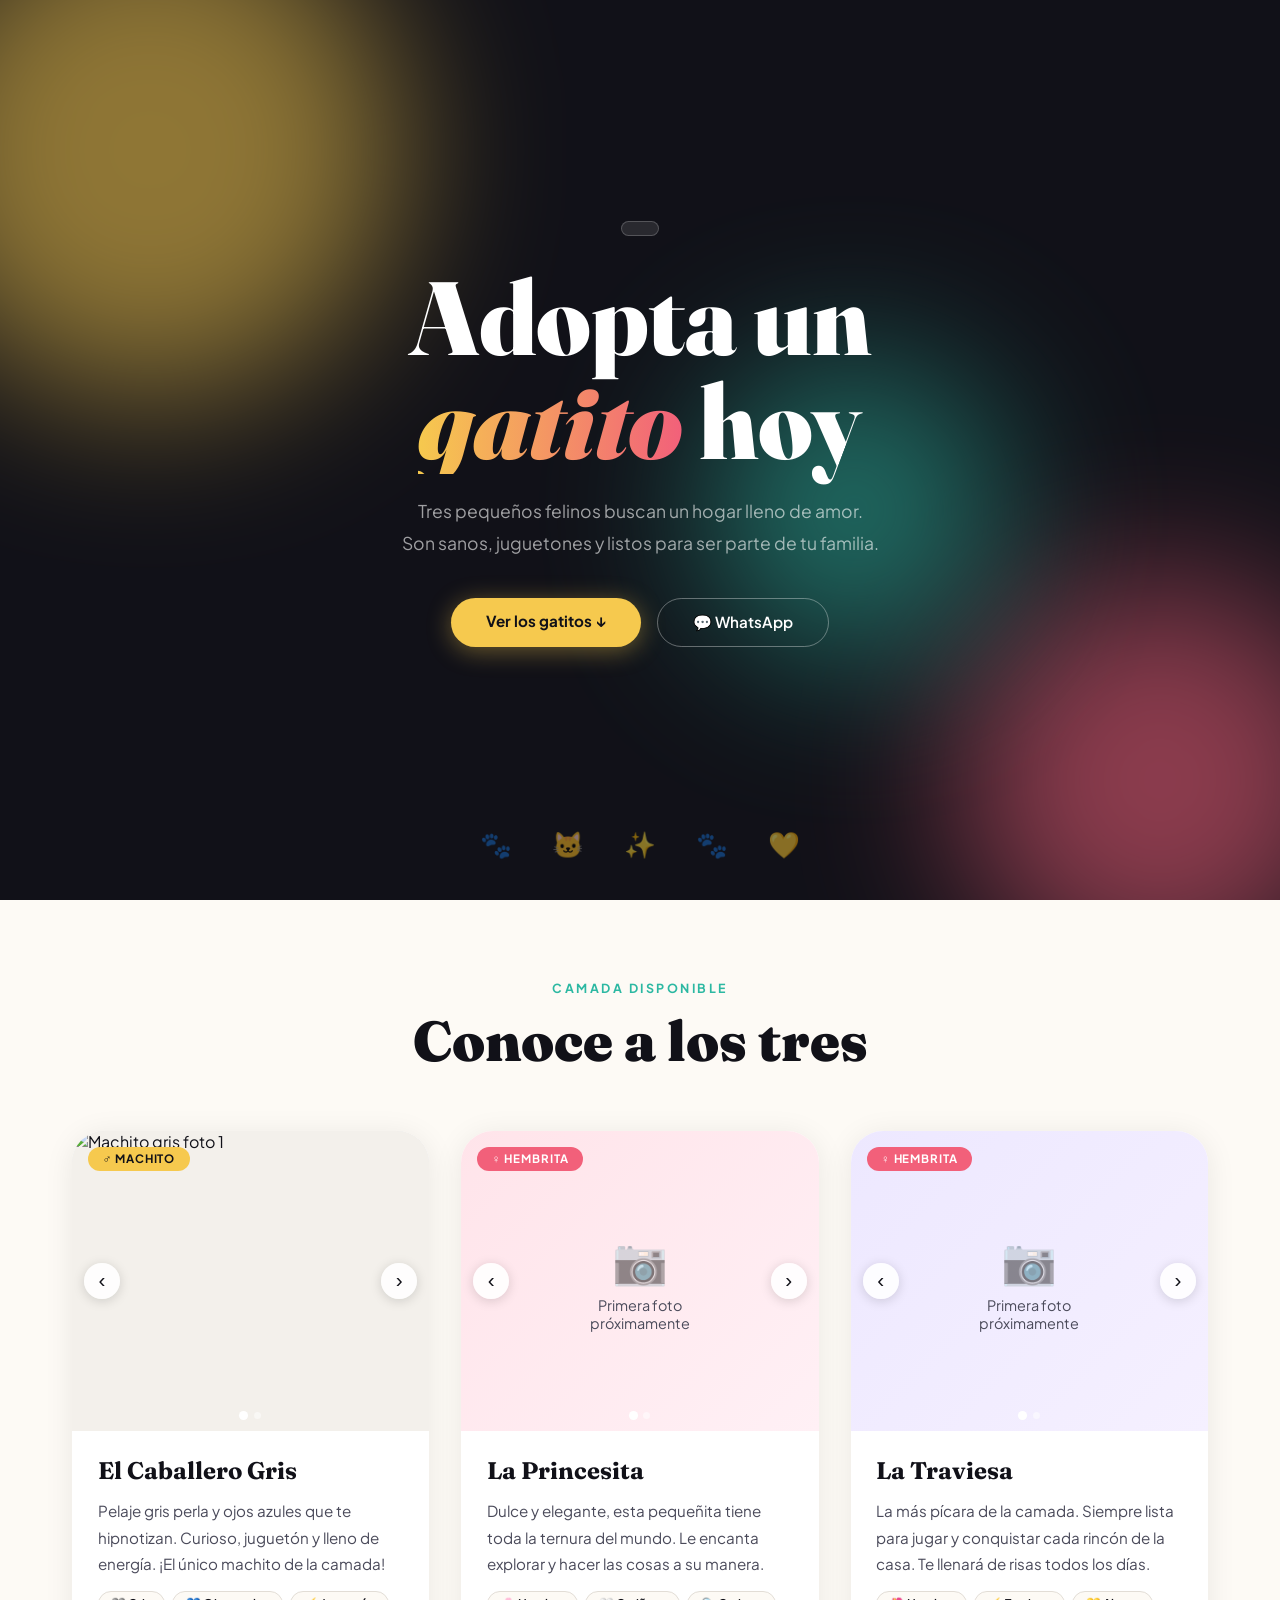
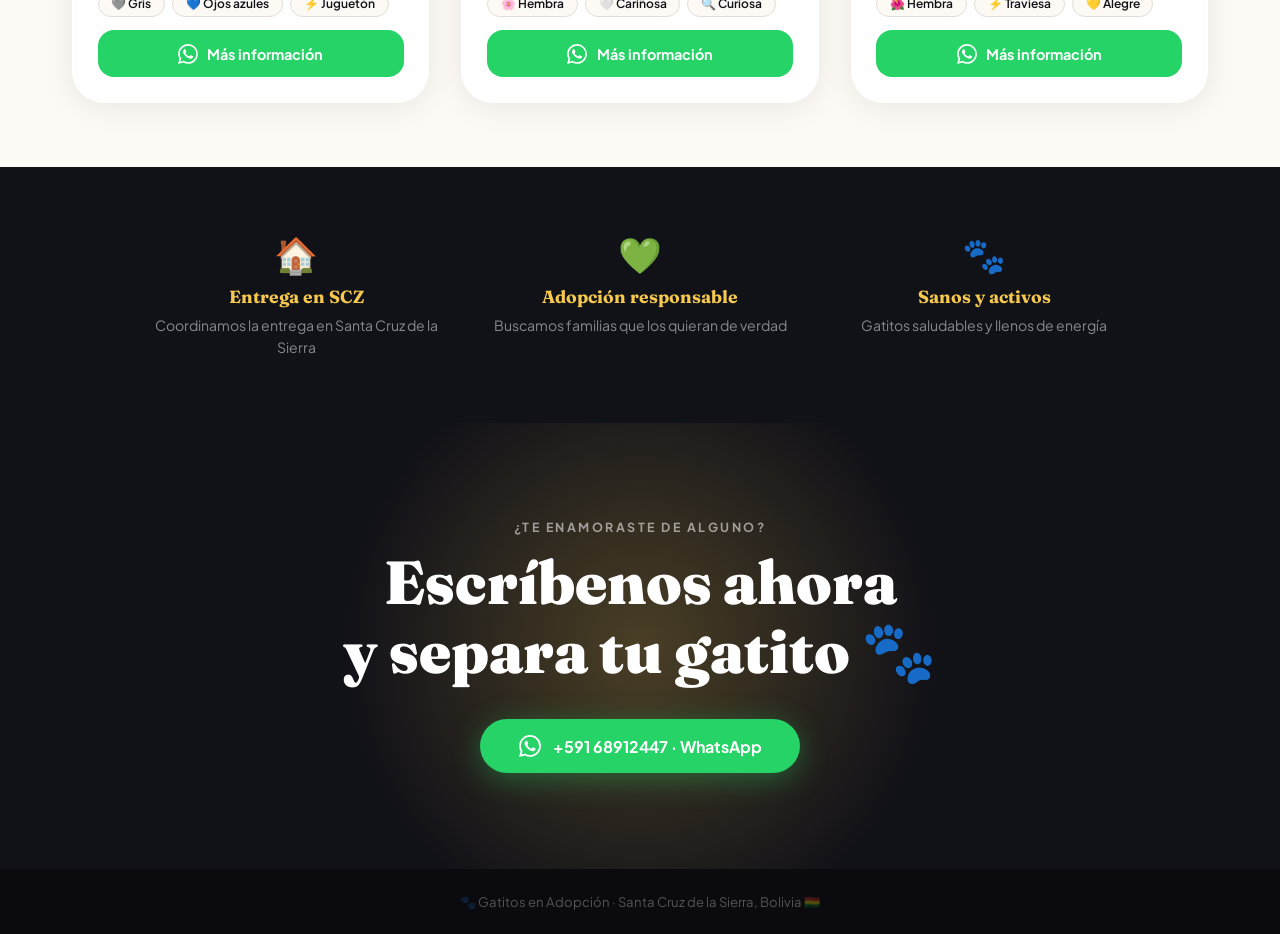
==== index.html @ ea6f2eeb "Remove location label from hero content Removed location label from hero section." ====
<!DOCTYPE html>
<html lang="es">
<head>
  <meta charset="UTF-8"/>
  <meta name="viewport" content="width=device-width, initial-scale=1.0"/>
  <title>🐾 Gatitos en Adopción · Bolivia</title>
  <link rel="stylesheet" href="style.css"/>
  <link href="https://fonts.googleapis.com/css2?family=Fraunces:ital,wght@0,700;0,900;1,400&family=Plus+Jakarta+Sans:wght@300;400;600;700&display=swap" rel="stylesheet"/>
</head>
<body>

  <!-- ░░ HERO ░░ -->
  <header class="hero">
    <div class="hero-orbs">
      <div class="orb orb1"></div>
      <div class="orb orb2"></div>
      <div class="orb orb3"></div>
    </div>
    <div class="hero-content">
      <div class="hero-label"></div>
      <h1>Adopta un<br/><span class="hero-highlight">gatito</span> hoy</h1>
      <p class="hero-p">Tres pequeños felinos buscan un hogar lleno de amor.<br/>Son sanos, juguetones y listos para ser parte de tu familia.</p>
      <div class="hero-actions">
        <a href="#gatitos" class="btn-primary">Ver los gatitos ↓</a>
        <a href="https://wa.me/59168912447?text=¡Hola!%20Vi%20los%20gatitos%20en%20adopción%20y%20quiero%20más%20información%20🐱" class="btn-ghost" target="_blank">💬 WhatsApp</a>
      </div>
    </div>
    <div class="hero-floating">
      <span style="--d:0s">🐾</span>
      <span style="--d:.4s">🐱</span>
      <span style="--d:.8s">✨</span>
      <span style="--d:1.2s">🐾</span>
      <span style="--d:1.6s">💛</span>
    </div>
  </header>

  <!-- ░░ GATITOS ░░ -->
  <section class="cats-section" id="gatitos">
    <div class="section-head">
      <p class="eyebrow">Camada disponible</p>
      <h2>Conoce a los tres</h2>
    </div>

    <div class="cards-wrap">

      <!-- ── MACHITO ── -->
      <article class="cat-card">
        <div class="card-pill male">♂ Machito</div>

        <!-- Galería 2 fotos -->
        <div class="gallery" id="g1">
          <div class="gallery-track" id="track1">
            <div class="gslide active">
              <img src="gatito1.jpeg" alt="Machito gris foto 1"/>
            </div>
            <div class="gslide">
              <div class="photo-placeholder">
                <span>📷</span>
                <p>Segunda foto<br/>próximamente</p>
              </div>
            </div>
          </div>
          <button class="garrow left"  onclick="slide('track1','g1',-1)">‹</button>
          <button class="garrow right" onclick="slide('track1','g1', 1)">›</button>
          <div class="gdots" id="dots1">
            <span class="dot active" onclick="goTo('track1','g1',0)"></span>
            <span class="dot"        onclick="goTo('track1','g1',1)"></span>
          </div>
        </div>

        <div class="card-body">
          <h3>El Caballero Gris</h3>
          <p class="card-desc">Pelaje gris perla y ojos azules que te hipnotizan. Curioso, juguetón y lleno de energía. ¡El único machito de la camada!</p>
          <div class="tags">
            <span>🩶 Gris</span>
            <span>💙 Ojos azules</span>
            <span>⚡ Juguetón</span>
          </div>
          <a class="btn-wa" href="https://wa.me/59168912447?text=¡Hola!%20Me%20interesa%20adoptar%20al%20Caballero%20Gris%20(el%20machito)%20🐱" target="_blank">
            <svg viewBox="0 0 24 24" fill="currentColor"><path d="M17.472 14.382c-.297-.149-1.758-.867-2.03-.967-.273-.099-.471-.148-.67.15-.197.297-.767.966-.94 1.164-.173.199-.347.223-.644.075-.297-.15-1.255-.463-2.39-1.475-.883-.788-1.48-1.761-1.653-2.059-.173-.297-.018-.458.13-.606.134-.133.298-.347.446-.52.149-.174.198-.298.298-.497.099-.198.05-.371-.025-.52-.075-.149-.669-1.612-.916-2.207-.242-.579-.487-.5-.669-.51-.173-.008-.371-.01-.57-.01-.198 0-.52.074-.792.372-.272.297-1.04 1.016-1.04 2.479 0 1.462 1.065 2.875 1.213 3.074.149.198 2.096 3.2 5.077 4.487.709.306 1.262.489 1.694.625.712.227 1.36.195 1.871.118.571-.085 1.758-.719 2.006-1.413.248-.694.248-1.289.173-1.413-.074-.124-.272-.198-.57-.347m-5.421 7.403h-.004a9.87 9.87 0 01-5.031-1.378l-.361-.214-3.741.982.998-3.648-.235-.374a9.86 9.86 0 01-1.51-5.26c.001-5.45 4.436-9.884 9.888-9.884 2.64 0 5.122 1.03 6.988 2.898a9.825 9.825 0 012.893 6.994c-.003 5.45-4.437 9.884-9.885 9.884m8.413-18.297A11.815 11.815 0 0012.05 0C5.495 0 .16 5.335.157 11.892c0 2.096.547 4.142 1.588 5.945L.057 24l6.305-1.654a11.882 11.882 0 005.683 1.448h.005c6.554 0 11.89-5.335 11.893-11.893a11.821 11.821 0 00-3.48-8.413Z"/></svg>
            Más información
          </a>
        </div>
      </article>

      <!-- ── HEMBRITA 1 ── -->
      <article class="cat-card">
        <div class="card-pill female">♀ Hembrita</div>

        <div class="gallery" id="g2">
          <div class="gallery-track" id="track2">
            <div class="gslide active">
              <div class="photo-placeholder pink">
                <span>📷</span>
                <p>Primera foto<br/>próximamente</p>
              </div>
            </div>
            <div class="gslide">
              <div class="photo-placeholder pink">
                <span>📷</span>
                <p>Segunda foto<br/>próximamente</p>
              </div>
            </div>
          </div>
          <button class="garrow left"  onclick="slide('track2','g2',-1)">‹</button>
          <button class="garrow right" onclick="slide('track2','g2', 1)">›</button>
          <div class="gdots" id="dots2">
            <span class="dot active" onclick="goTo('track2','g2',0)"></span>
            <span class="dot"        onclick="goTo('track2','g2',1)"></span>
          </div>
        </div>

        <div class="card-body">
          <h3>La Princesita</h3>
          <p class="card-desc">Dulce y elegante, esta pequeñita tiene toda la ternura del mundo. Le encanta explorar y hacer las cosas a su manera.</p>
          <div class="tags">
            <span>🌸 Hembra</span>
            <span>🤍 Cariñosa</span>
            <span>🔍 Curiosa</span>
          </div>
          <a class="btn-wa" href="https://wa.me/59168912447?text=¡Hola!%20Me%20interesa%20adoptar%20a%20la%20Princesita%20(hembrita%20%231)%20🐱" target="_blank">
            <svg viewBox="0 0 24 24" fill="currentColor"><path d="M17.472 14.382c-.297-.149-1.758-.867-2.03-.967-.273-.099-.471-.148-.67.15-.197.297-.767.966-.94 1.164-.173.199-.347.223-.644.075-.297-.15-1.255-.463-2.39-1.475-.883-.788-1.48-1.761-1.653-2.059-.173-.297-.018-.458.13-.606.134-.133.298-.347.446-.52.149-.174.198-.298.298-.497.099-.198.05-.371-.025-.52-.075-.149-.669-1.612-.916-2.207-.242-.579-.487-.5-.669-.51-.173-.008-.371-.01-.57-.01-.198 0-.52.074-.792.372-.272.297-1.04 1.016-1.04 2.479 0 1.462 1.065 2.875 1.213 3.074.149.198 2.096 3.2 5.077 4.487.709.306 1.262.489 1.694.625.712.227 1.36.195 1.871.118.571-.085 1.758-.719 2.006-1.413.248-.694.248-1.289.173-1.413-.074-.124-.272-.198-.57-.347m-5.421 7.403h-.004a9.87 9.87 0 01-5.031-1.378l-.361-.214-3.741.982.998-3.648-.235-.374a9.86 9.86 0 01-1.51-5.26c.001-5.45 4.436-9.884 9.888-9.884 2.64 0 5.122 1.03 6.988 2.898a9.825 9.825 0 012.893 6.994c-.003 5.45-4.437 9.884-9.885 9.884m8.413-18.297A11.815 11.815 0 0012.05 0C5.495 0 .16 5.335.157 11.892c0 2.096.547 4.142 1.588 5.945L.057 24l6.305-1.654a11.882 11.882 0 005.683 1.448h.005c6.554 0 11.89-5.335 11.893-11.893a11.821 11.821 0 00-3.48-8.413Z"/></svg>
            Más información
          </a>
        </div>
      </article>

      <!-- ── HEMBRITA 2 ── -->
      <article class="cat-card">
        <div class="card-pill female">♀ Hembrita</div>

        <div class="gallery" id="g3">
          <div class="gallery-track" id="track3">
            <div class="gslide active">
              <div class="photo-placeholder purple">
                <span>📷</span>
                <p>Primera foto<br/>próximamente</p>
              </div>
            </div>
            <div class="gslide">
              <div class="photo-placeholder purple">
                <span>📷</span>
                <p>Segunda foto<br/>próximamente</p>
              </div>
            </div>
          </div>
          <button class="garrow left"  onclick="slide('track3','g3',-1)">‹</button>
          <button class="garrow right" onclick="slide('track3','g3', 1)">›</button>
          <div class="gdots" id="dots3">
            <span class="dot active" onclick="goTo('track3','g3',0)"></span>
            <span class="dot"        onclick="goTo('track3','g3',1)"></span>
          </div>
        </div>

        <div class="card-body">
          <h3>La Traviesa</h3>
          <p class="card-desc">La más pícara de la camada. Siempre lista para jugar y conquistar cada rincón de la casa. Te llenará de risas todos los días.</p>
          <div class="tags">
            <span>🌺 Hembra</span>
            <span>⚡ Traviesa</span>
            <span>💛 Alegre</span>
          </div>
          <a class="btn-wa" href="https://wa.me/59168912447?text=¡Hola!%20Me%20interesa%20adoptar%20a%20la%20Traviesa%20(hembrita%20%232)%20🐱" target="_blank">
            <svg viewBox="0 0 24 24" fill="currentColor"><path d="M17.472 14.382c-.297-.149-1.758-.867-2.03-.967-.273-.099-.471-.148-.67.15-.197.297-.767.966-.94 1.164-.173.199-.347.223-.644.075-.297-.15-1.255-.463-2.39-1.475-.883-.788-1.48-1.761-1.653-2.059-.173-.297-.018-.458.13-.606.134-.133.298-.347.446-.52.149-.174.198-.298.298-.497.099-.198.05-.371-.025-.52-.075-.149-.669-1.612-.916-2.207-.242-.579-.487-.5-.669-.51-.173-.008-.371-.01-.57-.01-.198 0-.52.074-.792.372-.272.297-1.04 1.016-1.04 2.479 0 1.462 1.065 2.875 1.213 3.074.149.198 2.096 3.2 5.077 4.487.709.306 1.262.489 1.694.625.712.227 1.36.195 1.871.118.571-.085 1.758-.719 2.006-1.413.248-.694.248-1.289.173-1.413-.074-.124-.272-.198-.57-.347m-5.421 7.403h-.004a9.87 9.87 0 01-5.031-1.378l-.361-.214-3.741.982.998-3.648-.235-.374a9.86 9.86 0 01-1.51-5.26c.001-5.45 4.436-9.884 9.888-9.884 2.64 0 5.122 1.03 6.988 2.898a9.825 9.825 0 012.893 6.994c-.003 5.45-4.437 9.884-9.885 9.884m8.413-18.297A11.815 11.815 0 0012.05 0C5.495 0 .16 5.335.157 11.892c0 2.096.547 4.142 1.588 5.945L.057 24l6.305-1.654a11.882 11.882 0 005.683 1.448h.005c6.554 0 11.89-5.335 11.893-11.893a11.821 11.821 0 00-3.48-8.413Z"/></svg>
            Más información
          </a>
        </div>
      </article>

    </div><!-- /cards-wrap -->
  </section>

  <!-- ░░ FRANJA AMOR ░░ -->
  <section class="love-strip">
    <div class="love-inner">
      <div class="love-item"><span>🏠</span><strong>Entrega en SCZ</strong><p>Coordinamos la entrega en Santa Cruz de la Sierra</p></div>
      <div class="love-item"><span>💚</span><strong>Adopción responsable</strong><p>Buscamos familias que los quieran de verdad</p></div>
      <div class="love-item"><span>🐾</span><strong>Sanos y activos</strong><p>Gatitos saludables y llenos de energía</p></div>
    </div>
  </section>

  <!-- ░░ CTA FINAL ░░ -->
  <section class="cta-final">
    <div class="cta-glow"></div>
    <div class="cta-content">
      <p class="eyebrow light">¿Te enamoraste de alguno?</p>
      <h2>Escríbenos ahora<br/>y separa tu gatito 🐾</h2>
      <a class="btn-wa-big" href="https://wa.me/59168912447?text=¡Hola!%20Vi%20los%20gatitos%20en%20adopción%20y%20quiero%20más%20información%20🐱" target="_blank">
        <svg viewBox="0 0 24 24" fill="currentColor"><path d="M17.472 14.382c-.297-.149-1.758-.867-2.03-.967-.273-.099-.471-.148-.67.15-.197.297-.767.966-.94 1.164-.173.199-.347.223-.644.075-.297-.15-1.255-.463-2.39-1.475-.883-.788-1.48-1.761-1.653-2.059-.173-.297-.018-.458.13-.606.134-.133.298-.347.446-.52.149-.174.198-.298.298-.497.099-.198.05-.371-.025-.52-.075-.149-.669-1.612-.916-2.207-.242-.579-.487-.5-.669-.51-.173-.008-.371-.01-.57-.01-.198 0-.52.074-.792.372-.272.297-1.04 1.016-1.04 2.479 0 1.462 1.065 2.875 1.213 3.074.149.198 2.096 3.2 5.077 4.487.709.306 1.262.489 1.694.625.712.227 1.36.195 1.871.118.571-.085 1.758-.719 2.006-1.413.248-.694.248-1.289.173-1.413-.074-.124-.272-.198-.57-.347m-5.421 7.403h-.004a9.87 9.87 0 01-5.031-1.378l-.361-.214-3.741.982.998-3.648-.235-.374a9.86 9.86 0 01-1.51-5.26c.001-5.45 4.436-9.884 9.888-9.884 2.64 0 5.122 1.03 6.988 2.898a9.825 9.825 0 012.893 6.994c-.003 5.45-4.437 9.884-9.885 9.884m8.413-18.297A11.815 11.815 0 0012.05 0C5.495 0 .16 5.335.157 11.892c0 2.096.547 4.142 1.588 5.945L.057 24l6.305-1.654a11.882 11.882 0 005.683 1.448h.005c6.554 0 11.89-5.335 11.893-11.893a11.821 11.821 0 00-3.48-8.413Z"/></svg>
        +591 68912447 · WhatsApp
      </a>
    </div>
  </section>

  <footer class="foot">
    <p>🐾 Gatitos en Adopción · Santa Cruz de la Sierra, Bolivia 🇧🇴</p>
  </footer>

  <script>
    // ── Galería simple con flechas y dots ──
    function getSlides(trackId) {
      return document.getElementById(trackId).querySelectorAll('.gslide');
    }
    function currentIndex(trackId) {
      const slides = getSlides(trackId);
      for (let i = 0; i < slides.length; i++) {
        if (slides[i].classList.contains('active')) return i;
      }
      return 0;
    }
    function goTo(trackId, galleryId, idx) {
      const slides = getSlides(trackId);
      slides.forEach(s => s.classList.remove('active'));
      slides[idx].classList.add('active');
      const dots = document.getElementById('dots' + galleryId.slice(1)).querySelectorAll('.dot');
      dots.forEach(d => d.classList.remove('active'));
      dots[idx].classList.add('active');
    }
    function slide(trackId, galleryId, dir) {
      const slides = getSlides(trackId);
      let idx = currentIndex(trackId) + dir;
      if (idx < 0) idx = slides.length - 1;
      if (idx >= slides.length) idx = 0;
      goTo(trackId, galleryId, idx);
    }
  </script>
</body>
</html>
---- style.css ----
/* =============================================
   GATITOS EN ADOPCIÓN — Rediseño llamativo
   Fuentes: Fraunces (display) + Plus Jakarta Sans
   ============================================= */

@import url('https://fonts.googleapis.com/css2?family=Fraunces:ital,wght@0,700;0,900;1,400&family=Plus+Jakarta+Sans:wght@300;400;600;700&display=swap');

:root {
  --ink:       #111118;
  --ink-mid:   #4a4a5a;
  --cream:     #FDFAF5;
  --gold:      #F6C94E;
  --gold-dk:   #C99B20;
  --rose:      #F2607A;
  --rose-lt:   #FFE4EA;
  --lavender:  #C7B8F5;
  --lav-lt:    #EDE8FF;
  --teal:      #2CB8A2;
  --teal-lt:   #D0F5EF;
  --white:     #FFFFFF;
  --wa:        #25D366;
  --wa-dk:     #1aab55;
  --r16: 16px;
  --r24: 24px;
  --r32: 32px;
}

*, *::before, *::after { box-sizing: border-box; margin: 0; padding: 0; }
html { scroll-behavior: smooth; }
body {
  font-family: 'Plus Jakarta Sans', sans-serif;
  background: var(--cream);
  color: var(--ink);
  overflow-x: hidden;
}

/* ══════════ HERO ══════════ */
.hero {
  position: relative;
  min-height: 100vh;
  display: flex;
  flex-direction: column;
  align-items: center;
  justify-content: center;
  overflow: hidden;
  background: var(--ink);
  padding: 4rem 2rem 6rem;
}

/* Orbs de color */
.hero-orbs { position: absolute; inset: 0; pointer-events: none; }
.orb {
  position: absolute;
  border-radius: 50%;
  filter: blur(80px);
  opacity: 0.55;
  animation: pulse 7s ease-in-out infinite alternate;
}
.orb1 { width: 500px; height: 500px; background: #F6C94E; top: -100px; left: -100px; animation-delay: 0s; }
.orb2 { width: 400px; height: 400px; background: #F2607A; bottom: -80px; right: -80px; animation-delay: 2s; }
.orb3 { width: 300px; height: 300px; background: #2CB8A2; top: 40%; left: 55%; animation-delay: 4s; }

@keyframes pulse {
  from { transform: scale(1);   opacity: 0.45; }
  to   { transform: scale(1.2); opacity: 0.65; }
}

.hero-content {
  position: relative;
  z-index: 2;
  text-align: center;
  max-width: 700px;
  animation: riseIn .9s ease both;
}

@keyframes riseIn {
  from { opacity: 0; transform: translateY(24px); }
  to   { opacity: 1; transform: translateY(0); }
}

.hero-label {
  display: inline-block;
  background: rgba(255,255,255,0.1);
  border: 1px solid rgba(255,255,255,0.2);
  color: rgba(255,255,255,0.75);
  font-size: .78rem;
  font-weight: 600;
  letter-spacing: .18em;
  text-transform: uppercase;
  padding: .4rem 1.1rem;
  border-radius: 100px;
  margin-bottom: 1.6rem;
  backdrop-filter: blur(8px);
}

.hero-content h1 {
  font-family: 'Fraunces', serif;
  font-weight: 900;
  font-size: clamp(3.5rem, 10vw, 6.5rem);
  line-height: 1.0;
  color: var(--white);
  margin-bottom: 1.4rem;
}

.hero-highlight {
  display: inline-block;
  background: linear-gradient(90deg, var(--gold), var(--rose));
  -webkit-background-clip: text;
  -webkit-text-fill-color: transparent;
  background-clip: text;
  font-style: italic;
}

.hero-p {
  font-size: 1.1rem;
  line-height: 1.8;
  color: rgba(255,255,255,0.6);
  margin-bottom: 2.4rem;
}

.hero-actions {
  display: flex;
  gap: 1rem;
  justify-content: center;
  flex-wrap: wrap;
}

.btn-primary {
  background: var(--gold);
  color: var(--ink);
  font-weight: 700;
  font-size: .95rem;
  padding: .85rem 2.2rem;
  border-radius: 100px;
  text-decoration: none;
  transition: transform .2s, box-shadow .2s;
  box-shadow: 0 4px 24px rgba(246,201,78,.4);
}
.btn-primary:hover { transform: translateY(-3px); box-shadow: 0 8px 32px rgba(246,201,78,.6); }

.btn-ghost {
  background: transparent;
  color: var(--white);
  font-weight: 600;
  font-size: .95rem;
  padding: .85rem 2.2rem;
  border-radius: 100px;
  text-decoration: none;
  border: 1.5px solid rgba(255,255,255,0.35);
  transition: background .2s, border-color .2s;
}
.btn-ghost:hover { background: rgba(255,255,255,0.08); border-color: rgba(255,255,255,0.6); }

/* Floating emojis */
.hero-floating {
  position: absolute;
  bottom: 2.5rem;
  left: 0; right: 0;
  display: flex;
  justify-content: center;
  gap: 2.5rem;
  font-size: 1.6rem;
  z-index: 2;
}
.hero-floating span {
  display: inline-block;
  opacity: .5;
  animation: floaty 3s ease-in-out infinite;
  animation-delay: var(--d, 0s);
}
@keyframes floaty {
  0%,100% { transform: translateY(0); }
  50%      { transform: translateY(-10px); }
}

/* ══════════ SECTION HEAD ══════════ */
.cats-section { padding: 5rem 2rem 4rem; max-width: 1200px; margin: 0 auto; }

.section-head { text-align: center; margin-bottom: 3.5rem; }

.eyebrow {
  font-size: .78rem;
  font-weight: 700;
  letter-spacing: .2em;
  text-transform: uppercase;
  color: var(--teal);
  margin-bottom: .6rem;
}
.eyebrow.light { color: rgba(255,255,255,.55); }

.section-head h2 {
  font-family: 'Fraunces', serif;
  font-size: clamp(2.2rem, 5vw, 3.5rem);
  font-weight: 900;
  color: var(--ink);
}

/* ══════════ CARDS ══════════ */
.cards-wrap {
  display: grid;
  grid-template-columns: repeat(auto-fit, minmax(300px, 1fr));
  gap: 2rem;
}

.cat-card {
  background: var(--white);
  border-radius: var(--r32);
  overflow: hidden;
  position: relative;
  box-shadow: 0 4px 30px rgba(0,0,0,.08);
  transition: transform .3s, box-shadow .3s;
  display: flex;
  flex-direction: column;
}
.cat-card:hover {
  transform: translateY(-10px);
  box-shadow: 0 20px 60px rgba(0,0,0,.14);
}

/* Pill badge */
.card-pill {
  position: absolute;
  top: 1rem; left: 1rem;
  z-index: 5;
  font-size: .72rem;
  font-weight: 700;
  letter-spacing: .08em;
  text-transform: uppercase;
  padding: .3rem .9rem;
  border-radius: 100px;
}
.card-pill.male   { background: var(--gold);    color: var(--ink); }
.card-pill.female { background: var(--rose);    color: var(--white); }

/* ── Gallery ── */
.gallery {
  position: relative;
  height: 300px;
  overflow: hidden;
  background: #eee;
}

.gallery-track {
  display: flex;
  height: 100%;
}

.gslide {
  min-width: 100%;
  height: 100%;
  display: none;
  align-items: center;
  justify-content: center;
}
.gslide.active { display: flex; }

.gslide img {
  width: 100%;
  height: 100%;
  object-fit: contain;
  background: #f3f0eb;
}

/* Placeholder fotos */
.photo-placeholder {
  width: 100%;
  height: 100%;
  display: flex;
  flex-direction: column;
  align-items: center;
  justify-content: center;
  gap: .5rem;
  font-size: .9rem;
  color: var(--ink-mid);
  text-align: center;
  background: linear-gradient(135deg, #f3f0eb, #e8e5f0);
}
.photo-placeholder.pink   { background: linear-gradient(135deg, var(--rose-lt), #fff0f5); }
.photo-placeholder.purple { background: linear-gradient(135deg, var(--lav-lt), #f5f0ff); }
.photo-placeholder span { font-size: 2.8rem; opacity: .5; }

/* Arrows */
.garrow {
  position: absolute;
  top: 50%; transform: translateY(-50%);
  z-index: 4;
  background: rgba(255,255,255,.9);
  border: none;
  width: 36px; height: 36px;
  border-radius: 50%;
  font-size: 1.3rem;
  line-height: 1;
  cursor: pointer;
  box-shadow: 0 2px 12px rgba(0,0,0,.15);
  transition: background .2s, transform .2s;
  display: flex; align-items: center; justify-content: center;
  color: var(--ink);
}
.garrow:hover { background: var(--white); transform: translateY(-50%) scale(1.1); }
.garrow.left  { left: .75rem; }
.garrow.right { right: .75rem; }

/* Dots */
.gdots {
  position: absolute;
  bottom: .7rem; left: 0; right: 0;
  display: flex;
  justify-content: center;
  gap: .4rem;
  z-index: 4;
}
.dot {
  width: 7px; height: 7px;
  border-radius: 50%;
  background: rgba(255,255,255,.5);
  cursor: pointer;
  transition: background .2s, transform .2s;
}
.dot.active { background: var(--white); transform: scale(1.3); }

/* ── Card body ── */
.card-body {
  padding: 1.6rem;
  display: flex;
  flex-direction: column;
  gap: .8rem;
  flex: 1;
}

.card-body h3 {
  font-family: 'Fraunces', serif;
  font-size: 1.5rem;
  font-weight: 700;
  color: var(--ink);
}

.card-desc {
  font-size: .95rem;
  line-height: 1.75;
  color: var(--ink-mid);
}

.tags {
  display: flex;
  flex-wrap: wrap;
  gap: .45rem;
}
.tags span {
  font-size: .75rem;
  font-weight: 600;
  padding: .3rem .8rem;
  border-radius: 100px;
  background: var(--cream);
  border: 1px solid #e2ddd6;
  color: var(--ink);
}

/* WhatsApp button */
.btn-wa {
  display: flex;
  align-items: center;
  justify-content: center;
  gap: .6rem;
  background: var(--wa);
  color: var(--white);
  font-weight: 700;
  font-size: .9rem;
  padding: .85rem 1.2rem;
  border-radius: var(--r16);
  text-decoration: none;
  margin-top: auto;
  transition: background .2s, transform .2s;
}
.btn-wa svg { width: 20px; height: 20px; flex-shrink: 0; }
.btn-wa:hover { background: var(--wa-dk); transform: scale(1.02); }

/* ══════════ LOVE STRIP ══════════ */
.love-strip {
  background: var(--ink);
  padding: 4rem 2rem;
}
.love-inner {
  max-width: 1000px;
  margin: 0 auto;
  display: grid;
  grid-template-columns: repeat(auto-fit, minmax(220px, 1fr));
  gap: 2rem;
  text-align: center;
}
.love-item span {
  font-size: 2.2rem;
  display: block;
  margin-bottom: .6rem;
}
.love-item strong {
  font-family: 'Fraunces', serif;
  font-size: 1.1rem;
  color: var(--gold);
  display: block;
  margin-bottom: .4rem;
}
.love-item p {
  font-size: .88rem;
  line-height: 1.6;
  color: rgba(255,255,255,.5);
}

/* ══════════ CTA FINAL ══════════ */
.cta-final {
  position: relative;
  background: var(--ink);
  padding: 6rem 2rem;
  text-align: center;
  overflow: hidden;
}
.cta-glow {
  position: absolute;
  width: 600px; height: 600px;
  border-radius: 50%;
  background: radial-gradient(circle, rgba(246,201,78,.25) 0%, transparent 70%);
  top: 50%; left: 50%;
  transform: translate(-50%,-50%);
  pointer-events: none;
}
.cta-content {
  position: relative;
  z-index: 2;
  max-width: 600px;
  margin: 0 auto;
}
.cta-content h2 {
  font-family: 'Fraunces', serif;
  font-size: clamp(2.2rem, 6vw, 3.8rem);
  font-weight: 900;
  color: var(--white);
  line-height: 1.15;
  margin: .8rem 0 2rem;
}
.btn-wa-big {
  display: inline-flex;
  align-items: center;
  gap: .75rem;
  background: var(--wa);
  color: var(--white);
  font-weight: 700;
  font-size: 1rem;
  padding: 1rem 2.4rem;
  border-radius: 100px;
  text-decoration: none;
  box-shadow: 0 6px 30px rgba(37,211,102,.35);
  transition: background .2s, transform .2s, box-shadow .2s;
}
.btn-wa-big svg { width: 22px; height: 22px; }
.btn-wa-big:hover {
  background: var(--wa-dk);
  transform: translateY(-3px);
  box-shadow: 0 12px 40px rgba(37,211,102,.5);
}

/* ══════════ FOOTER ══════════ */
.foot {
  background: #0b0b0f;
  color: rgba(255,255,255,.3);
  text-align: center;
  padding: 1.5rem;
  font-size: .82rem;
}

/* ══════════ RESPONSIVE ══════════ */
@media (max-width: 600px) {
  .hero-floating { gap: 1.2rem; font-size: 1.2rem; }
  .cards-wrap { grid-template-columns: 1fr; }
  .gallery { height: 260px; }
}
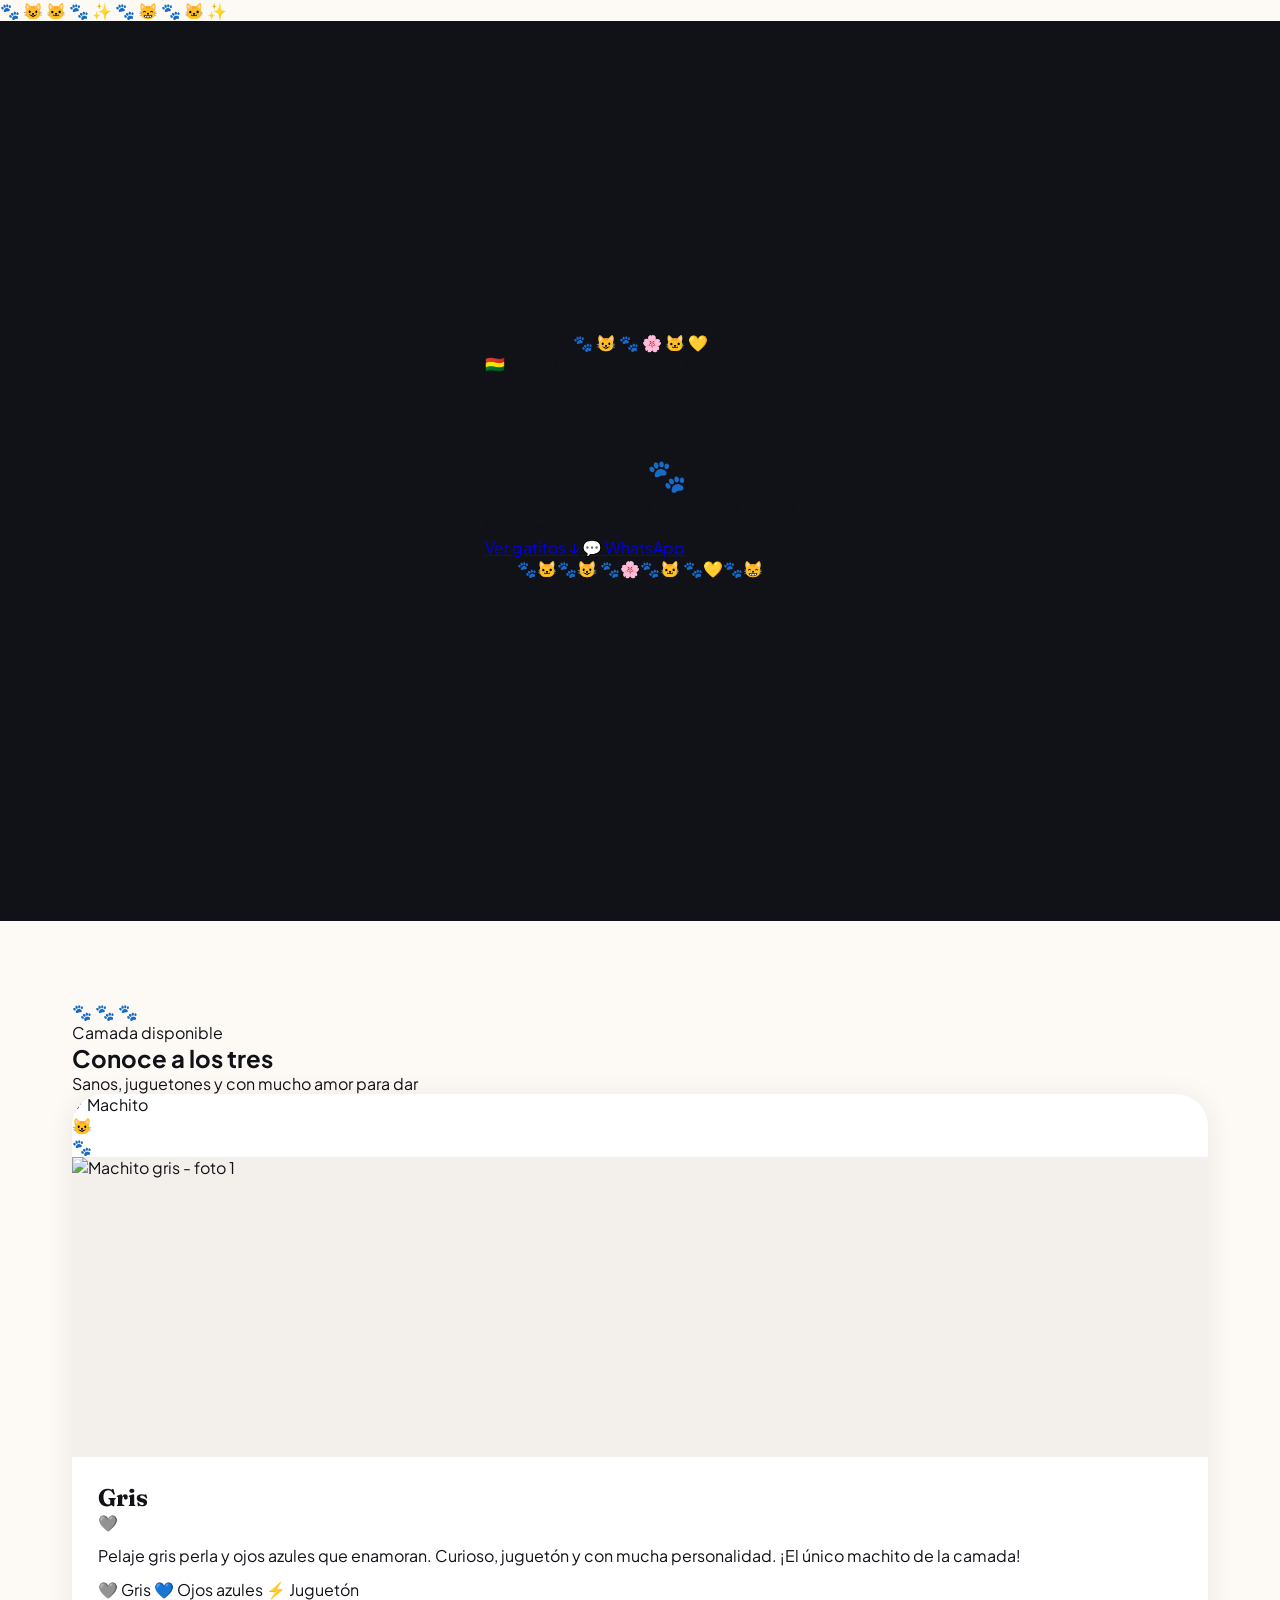
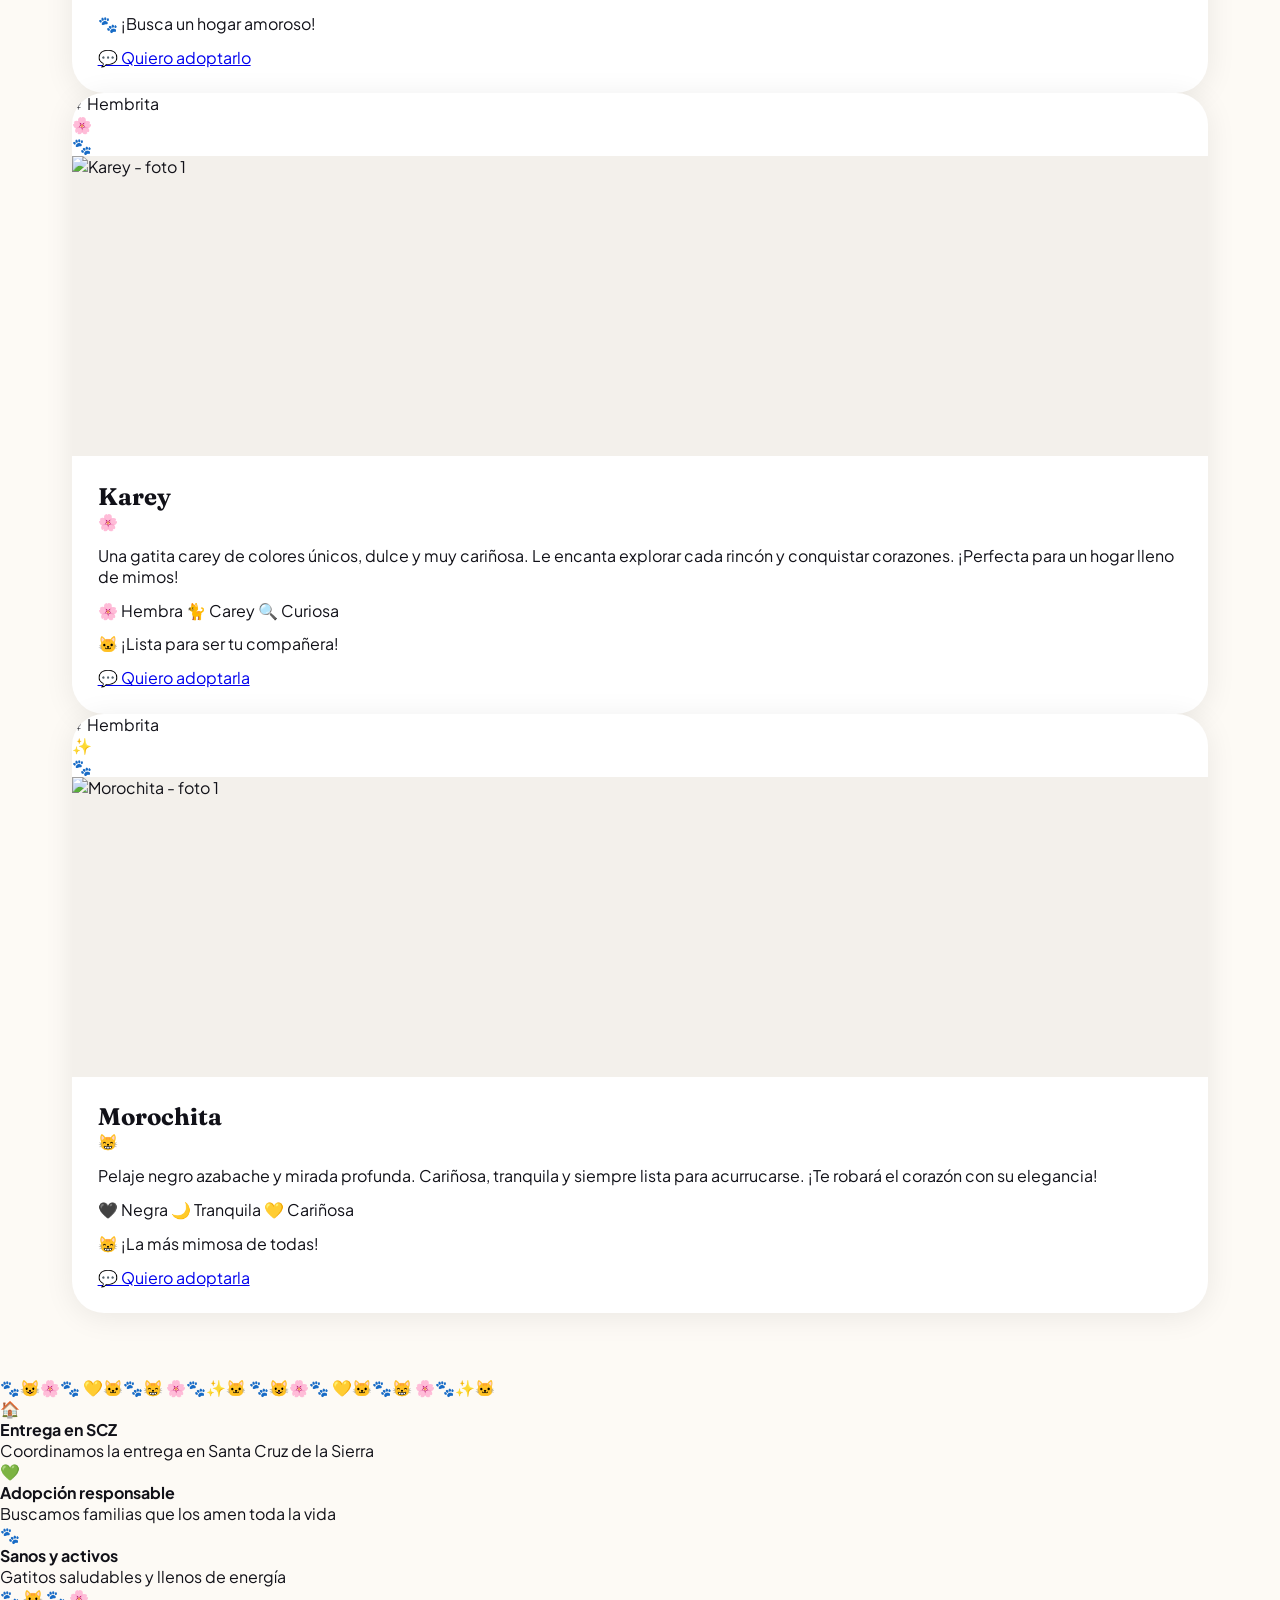
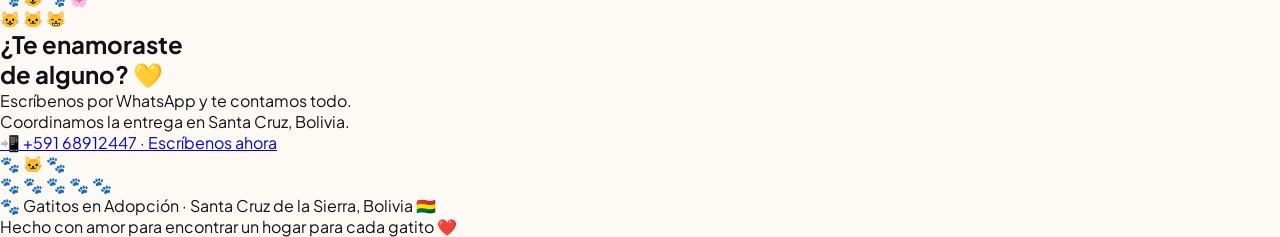
==== commit 0a9c5bba: "Update index.html" ====
--- a/index.html
+++ b/index.html
@@ -5,224 +5,403 @@
   <meta name="viewport" content="width=device-width, initial-scale=1.0"/>
   <title>🐾 Gatitos en Adopción · Bolivia</title>
   <link rel="stylesheet" href="style.css"/>
-  <link href="https://fonts.googleapis.com/css2?family=Fraunces:ital,wght@0,700;0,900;1,400&family=Plus+Jakarta+Sans:wght@300;400;600;700&display=swap" rel="stylesheet"/>
+  <link href="https://fonts.googleapis.com/css2?family=Fredoka+One&family=Nunito:wght@400;600;700;800&display=swap" rel="stylesheet"/>
 </head>
 <body>
 
-  <!-- ░░ HERO ░░ -->
-  <header class="hero">
-    <div class="hero-orbs">
-      <div class="orb orb1"></div>
-      <div class="orb orb2"></div>
-      <div class="orb orb3"></div>
+<!-- Stickers flotantes de fondo (decoración global) -->
+<div class="bg-stickers" aria-hidden="true">
+  <span class="bs" style="--x:5%;  --y:12%; --s:.9; --r:-15deg">🐾</span>
+  <span class="bs" style="--x:90%; --y:8%;  --s:.7; --r:20deg">😺</span>
+  <span class="bs" style="--x:18%; --y:38%; --s:.6; --r:10deg">🐱</span>
+  <span class="bs" style="--x:78%; --y:32%; --s:.8; --r:-8deg">🐾</span>
+  <span class="bs" style="--x:45%; --y:55%; --s:.5; --r:25deg">✨</span>
+  <span class="bs" style="--x:92%; --y:60%; --s:.7; --r:-20deg">🐾</span>
+  <span class="bs" style="--x:8%;  --y:70%; --s:.6; --r:12deg">😸</span>
+  <span class="bs" style="--x:60%; --y:78%; --s:.8; --r:-5deg">🐾</span>
+  <span class="bs" style="--x:30%; --y:88%; --s:.6; --r:18deg">🐱</span>
+  <span class="bs" style="--x:85%; --y:90%; --s:.7; --r:-12deg">✨</span>
+</div>
+
+
+<!-- ╔══════════════════════════════════╗
+     ║            HERO                  ║
+     ╚══════════════════════════════════╝ -->
+<header class="hero">
+  <!-- Burbujas doradas y rosas -->
+  <div class="hero-bubbles" aria-hidden="true">
+    <div class="bubble bu1"></div>
+    <div class="bubble bu2"></div>
+    <div class="bubble bu3"></div>
+    <div class="bubble bu4"></div>
+  </div>
+
+  <!-- Stickers hero -->
+  <div class="hero-stickers" aria-hidden="true">
+    <span class="hs hs1">🐾</span>
+    <span class="hs hs2">😺</span>
+    <span class="hs hs3">🐾</span>
+    <span class="hs hs4">🌸</span>
+    <span class="hs hs5">🐱</span>
+    <span class="hs hs6">💛</span>
+  </div>
+
+  <div class="hero-inner">
+    <div class="hero-badge">🇧🇴 Santa Cruz de la Sierra · Bolivia</div>
+    <h1 class="hero-title">
+      Dale un hogar<br/>
+      a quien más<br/>
+      <span class="hero-accent">lo merece</span> 🐾
+    </h1>
+    <p class="hero-sub">Tres gatitos adorables buscan una familia<br/>llena de amor. ¿Los conoces?</p>
+    <div class="hero-btns">
+      <a href="#gatitos" class="btn-gold">Ver gatitos ↓</a>
+      <a href="https://wa.me/59168912447?text=¡Hola!%20Vi%20los%20gatitos%20en%20adopción%20y%20quiero%20información%20🐱"
+         target="_blank" class="btn-outline-white">💬 WhatsApp</a>
     </div>
-    <div class="hero-content">
-      <div class="hero-label"></div>
-      <h1>Adopta un<br/><span class="hero-highlight">gatito</span> hoy</h1>
-      <p class="hero-p">Tres pequeños felinos buscan un hogar lleno de amor.<br/>Son sanos, juguetones y listos para ser parte de tu familia.</p>
-      <div class="hero-actions">
-        <a href="#gatitos" class="btn-primary">Ver los gatitos ↓</a>
-        <a href="https://wa.me/59168912447?text=¡Hola!%20Vi%20los%20gatitos%20en%20adopción%20y%20quiero%20más%20información%20🐱" class="btn-ghost" target="_blank">💬 WhatsApp</a>
-      </div>
+  </div>
+
+  <!-- Franja de stickers en la parte baja del hero -->
+  <div class="hero-strip" aria-hidden="true">
+    <span>🐾</span><span>🐱</span><span>🐾</span><span>😺</span>
+    <span>🐾</span><span>🌸</span><span>🐾</span><span>🐱</span>
+    <span>🐾</span><span>💛</span><span>🐾</span><span>😸</span>
+  </div>
+</header>
+
+
+<!-- ╔══════════════════════════════════╗
+     ║         SECCIÓN GATITOS          ║
+     ╚══════════════════════════════════╝ -->
+<section class="cats-section" id="gatitos">
+
+  <div class="section-title">
+    <div class="paw-row" aria-hidden="true">🐾 🐾 🐾</div>
+    <span class="eyebrow-tag">Camada disponible</span>
+    <h2>Conoce a los tres</h2>
+    <p>Sanos, juguetones y con mucho amor para dar</p>
+  </div>
+
+  <div class="cards-grid">
+
+    <!-- ═══════════════════════════════
+         TARJETA 1 · EL MACHITO
+         ═══════════════════════════════ -->
+    <article class="cat-card male-card">
+      <div class="card-ribbon ribbon-gold">♂ Machito</div>
+
+      <!-- Stickers de esquina -->
+      <div class="card-sticker cs-tl">😺</div>
+      <div class="card-sticker cs-tr">🐾</div>
+
+      <!--
+      ┌──────────────────────────────────────┐
+      │   GALERÍA MACHITO — 3 FOTOS          │
+      │                                      │
+      │  FOTO 1: src="gatito1.jpeg"  ← real  │
+      │  FOTO 2: reemplaza el bloque         │
+      │    <div class="no-photo ...">        │
+      │    por <img src="TU_FOTO.jpg"/>      │
+      │  FOTO 3: igual que foto 2            │
+      └──────────────────────────────────────┘
+      -->
+      <div class="gallery" id="gal1">
+        <!-- FOTO 1 DEL MACHITO -->
+        <div class="gslide active">
+          <img src="Gris1.jpeg" alt="Machito gris - foto 1"/>
+        </div>
+        <!-- FOTO 2 DEL MACHITO → reemplaza por <img src="machito_foto2.jpg"/> -->
+        <div class="gslide">
+          <div class="no-photo np-gold">
+            <span>🐾</span>
+            <p>Foto 2 del machito</p>
+            <small>Pon aquí:<br/><code>&lt;img src="machito_foto2.jpg"/&gt;</code></small>
+          </div>
+        </div>
+        <!-- FOTO 3 DEL MACHITO → reemplaza por <img src="machito_foto3.jpg"/> -->
+        <div class="gslide">
+          <div class="no-photo np-gold">
+            <span>😺</span>
+            <p>Foto 3 del machito</p>
+            <small>Pon aquí:<br/><code>&lt;img src="machito_foto3.jpg"/&gt;</code></small>
+          </div>
+        </div>
+        <button class="arr arr-l" onclick="goPrev('gal1')">‹</button>
+        <button class="arr arr-r" onclick="goNext('gal1')">›</button>
+        <div class="dots" id="dots-gal1">
+          <span class="dot active" onclick="goTo('gal1',0)"></span>
+          <span class="dot"        onclick="goTo('gal1',1)"></span>
+          <span class="dot"        onclick="goTo('gal1',2)"></span>
+        </div>
+        <!-- Contador de foto -->
+        <div class="photo-counter" id="counter-gal1">1 / 3</div>
+      </div>
+
+      <div class="card-body">
+        <div class="cat-header">
+          <h3>Gris</h3>
+          <span class="cat-emoji">🩶</span>
+        </div>
+        <p class="cat-desc">Pelaje gris perla y ojos azules que enamoran. Curioso, juguetón y con mucha personalidad. ¡El único machito de la camada!</p>
+        <div class="traits">
+          <span>🩶 Gris</span>
+          <span>💙 Ojos azules</span>
+          <span>⚡ Juguetón</span>
+        </div>
+        <!-- Caja fucsia decorativa -->
+        <div class="fuchsia-box">
+          <span>🐾</span> ¡Busca un hogar amoroso!
+        </div>
+        <a class="btn-wa-card"
+           href="https://wa.me/59168912447?text=¡Hola!%20Me%20interesa%20adoptar%20al%20Caballero%20Gris%20(el%20machito)%20🐱"
+           target="_blank">💬 Quiero adoptarlo</a>
+      </div>
+    </article>
+
+
+    <!-- ═══════════════════════════════
+         TARJETA 2 · HEMBRITA 1
+         ═══════════════════════════════ -->
+    <article class="cat-card female1-card">
+      <div class="card-ribbon ribbon-pink">♀ Hembrita</div>
+
+      <div class="card-sticker cs-tl">🌸</div>
+      <div class="card-sticker cs-tr">🐾</div>
+
+      <!--
+      ┌──────────────────────────────────────┐
+      │   GALERÍA HEMBRITA 1 — 3 FOTOS       │
+      │                                      │
+      │  FOTO 1: reemplaza el bloque         │
+      │    <div class="no-photo ...">        │
+      │    por <img src="hembrita1_f1.jpg"/> │
+      │  FOTO 2 y 3: igual                   │
+      └──────────────────────────────────────┘
+      -->
+      <div class="gallery" id="gal2">
+        <!-- FOTO 1 HEMBRITA 1 -->
+        <div class="gslide active">
+          <img src="Karey1.jpeg" alt="Karey - foto 1"/>
+        </div>
+        <!-- FOTO 2 HEMBRITA 1 → reemplaza por <img src="hembrita1_foto2.jpg"/> -->
+        <div class="gslide">
+          <div class="no-photo np-pink">
+            <span>🐾</span>
+            <p>Foto 2 de la hembrita</p>
+            <small>Pon aquí:<br/><code>&lt;img src="hembrita1_foto2.jpg"/&gt;</code></small>
+          </div>
+        </div>
+        <!-- FOTO 3 HEMBRITA 1 → reemplaza por <img src="hembrita1_foto3.jpg"/> -->
+        <div class="gslide">
+          <div class="no-photo np-pink">
+            <span>😸</span>
+            <p>Foto 3 de la hembrita</p>
+            <small>Pon aquí:<br/><code>&lt;img src="hembrita1_foto3.jpg"/&gt;</code></small>
+          </div>
+        </div>
+        <button class="arr arr-l" onclick="goPrev('gal2')">‹</button>
+        <button class="arr arr-r" onclick="goNext('gal2')">›</button>
+        <div class="dots" id="dots-gal2">
+          <span class="dot active" onclick="goTo('gal2',0)"></span>
+          <span class="dot"        onclick="goTo('gal2',1)"></span>
+          <span class="dot"        onclick="goTo('gal2',2)"></span>
+        </div>
+        <div class="photo-counter" id="counter-gal2">1 / 3</div>
+      </div>
+
+      <div class="card-body">
+        <div class="cat-header">
+          <h3>Karey</h3>
+          <span class="cat-emoji">🌸</span>
+        </div>
+        <p class="cat-desc">Una gatita carey de colores únicos, dulce y muy cariñosa. Le encanta explorar cada rincón y conquistar corazones. ¡Perfecta para un hogar lleno de mimos!</p>
+        <div class="traits">
+          <span>🌸 Hembra</span>
+          <span>🐈 Carey</span>
+          <span>🔍 Curiosa</span>
+        </div>
+        <div class="fuchsia-box">
+          <span>🐱</span> ¡Lista para ser tu compañera!
+        </div>
+        <a class="btn-wa-card"
+           href="https://wa.me/59168912447?text=¡Hola!%20Me%20interesa%20adoptar%20a%20Karey%20🐱"
+           target="_blank">💬 Quiero adoptarla</a>
+      </div>
+    </article>
+
+
+    <!-- ═══════════════════════════════
+         TARJETA 3 · HEMBRITA 2
+         ═══════════════════════════════ -->
+    <article class="cat-card female2-card">
+      <div class="card-ribbon ribbon-pink">♀ Hembrita</div>
+
+      <div class="card-sticker cs-tl">✨</div>
+      <div class="card-sticker cs-tr">🐾</div>
+
+      <!--
+      ┌──────────────────────────────────────┐
+      │   GALERÍA HEMBRITA 2 — 3 FOTOS       │
+      │                                      │
+      │  FOTO 1: reemplaza el bloque         │
+      │    <div class="no-photo ...">        │
+      │    por <img src="hembrita2_f1.jpg"/> │
+      │  FOTO 2 y 3: igual                   │
+      └──────────────────────────────────────┘
+      -->
+      <div class="gallery" id="gal3">
+        <!-- FOTO 1 HEMBRITA 2 -->
+        <div class="gslide active">
+          <img src="Morochita1.jpeg" alt="Morochita - foto 1"/>
+        </div>
+        <!-- FOTO 2 HEMBRITA 2 → reemplaza por <img src="hembrita2_foto2.jpg"/> -->
+        <div class="gslide">
+          <div class="no-photo np-cream">
+            <span>🐾</span>
+            <p>Foto 2 de la hembrita</p>
+            <small>Pon aquí:<br/><code>&lt;img src="hembrita2_foto2.jpg"/&gt;</code></small>
+          </div>
+        </div>
+        <!-- FOTO 3 HEMBRITA 2 → reemplaza por <img src="hembrita2_foto3.jpg"/> -->
+        <div class="gslide">
+          <div class="no-photo np-cream">
+            <span>😺</span>
+            <p>Foto 3 de la hembrita</p>
+            <small>Pon aquí:<br/><code>&lt;img src="hembrita2_foto3.jpg"/&gt;</code></small>
+          </div>
+        </div>
+        <button class="arr arr-l" onclick="goPrev('gal3')">‹</button>
+        <button class="arr arr-r" onclick="goNext('gal3')">›</button>
+        <div class="dots" id="dots-gal3">
+          <span class="dot active" onclick="goTo('gal3',0)"></span>
+          <span class="dot"        onclick="goTo('gal3',1)"></span>
+          <span class="dot"        onclick="goTo('gal3',2)"></span>
+        </div>
+        <div class="photo-counter" id="counter-gal3">1 / 3</div>
+      </div>
+
+      <div class="card-body">
+        <div class="cat-header">
+          <h3>Morochita</h3>
+          <span class="cat-emoji">😸</span>
+        </div>
+        <p class="cat-desc">Pelaje negro azabache y mirada profunda. Cariñosa, tranquila y siempre lista para acurrucarse. ¡Te robará el corazón con su elegancia!</p>
+        <div class="traits">
+          <span>🖤 Negra</span>
+          <span>🌙 Tranquila</span>
+          <span>💛 Cariñosa</span>
+        </div>
+        <div class="fuchsia-box">
+          <span>😸</span> ¡La más mimosa de todas!
+        </div>
+        <a class="btn-wa-card"
+           href="https://wa.me/59168912447?text=¡Hola!%20Me%20interesa%20adoptar%20a%20Morochita%20🐱"
+           target="_blank">💬 Quiero adoptarla</a>
+      </div>
+    </article>
+
+  </div><!-- /cards-grid -->
+</section>
+
+
+<!-- ╔══════════════════════════════════╗
+     ║     FRANJA DE STICKERS           ║
+     ╚══════════════════════════════════╝ -->
+<div class="sticker-band" aria-hidden="true">
+  <div class="sticker-scroll">
+    <span>🐾</span><span>😺</span><span>🌸</span><span>🐾</span>
+    <span>💛</span><span>🐱</span><span>🐾</span><span>😸</span>
+    <span>🌸</span><span>🐾</span><span>✨</span><span>🐱</span>
+    <!-- duplicado para loop infinito -->
+    <span>🐾</span><span>😺</span><span>🌸</span><span>🐾</span>
+    <span>💛</span><span>🐱</span><span>🐾</span><span>😸</span>
+    <span>🌸</span><span>🐾</span><span>✨</span><span>🐱</span>
+  </div>
+</div>
+
+
+<!-- ╔══════════════════════════════════╗
+     ║       FRANJA INFORMATIVA         ║
+     ╚══════════════════════════════════╝ -->
+<section class="info-strip">
+  <div class="info-inner">
+    <div class="info-item">
+      <div class="info-icon-wrap">🏠</div>
+      <strong>Entrega en SCZ</strong>
+      <p>Coordinamos la entrega en Santa Cruz de la Sierra</p>
     </div>
-    <div class="hero-floating">
-      <span style="--d:0s">🐾</span>
-      <span style="--d:.4s">🐱</span>
-      <span style="--d:.8s">✨</span>
-      <span style="--d:1.2s">🐾</span>
-      <span style="--d:1.6s">💛</span>
+    <div class="info-item">
+      <div class="info-icon-wrap">💚</div>
+      <strong>Adopción responsable</strong>
+      <p>Buscamos familias que los amen toda la vida</p>
     </div>
-  </header>
-
-  <!-- ░░ GATITOS ░░ -->
-  <section class="cats-section" id="gatitos">
-    <div class="section-head">
-      <p class="eyebrow">Camada disponible</p>
-      <h2>Conoce a los tres</h2>
+    <div class="info-item">
+      <div class="info-icon-wrap">🐾</div>
+      <strong>Sanos y activos</strong>
+      <p>Gatitos saludables y llenos de energía</p>
     </div>
-
-    <div class="cards-wrap">
-
-      <!-- ── MACHITO ── -->
-      <article class="cat-card">
-        <div class="card-pill male">♂ Machito</div>
-
-        <!-- Galería 2 fotos -->
-        <div class="gallery" id="g1">
-          <div class="gallery-track" id="track1">
-            <div class="gslide active">
-              <img src="gatito1.jpeg" alt="Machito gris foto 1"/>
-            </div>
-            <div class="gslide">
-              <div class="photo-placeholder">
-                <span>📷</span>
-                <p>Segunda foto<br/>próximamente</p>
-              </div>
-            </div>
-          </div>
-          <button class="garrow left"  onclick="slide('track1','g1',-1)">‹</button>
-          <button class="garrow right" onclick="slide('track1','g1', 1)">›</button>
-          <div class="gdots" id="dots1">
-            <span class="dot active" onclick="goTo('track1','g1',0)"></span>
-            <span class="dot"        onclick="goTo('track1','g1',1)"></span>
-          </div>
-        </div>
-
-        <div class="card-body">
-          <h3>El Caballero Gris</h3>
-          <p class="card-desc">Pelaje gris perla y ojos azules que te hipnotizan. Curioso, juguetón y lleno de energía. ¡El único machito de la camada!</p>
-          <div class="tags">
-            <span>🩶 Gris</span>
-            <span>💙 Ojos azules</span>
-            <span>⚡ Juguetón</span>
-          </div>
-          <a class="btn-wa" href="https://wa.me/59168912447?text=¡Hola!%20Me%20interesa%20adoptar%20al%20Caballero%20Gris%20(el%20machito)%20🐱" target="_blank">
-            <svg viewBox="0 0 24 24" fill="currentColor"><path d="M17.472 14.382c-.297-.149-1.758-.867-2.03-.967-.273-.099-.471-.148-.67.15-.197.297-.767.966-.94 1.164-.173.199-.347.223-.644.075-.297-.15-1.255-.463-2.39-1.475-.883-.788-1.48-1.761-1.653-2.059-.173-.297-.018-.458.13-.606.134-.133.298-.347.446-.52.149-.174.198-.298.298-.497.099-.198.05-.371-.025-.52-.075-.149-.669-1.612-.916-2.207-.242-.579-.487-.5-.669-.51-.173-.008-.371-.01-.57-.01-.198 0-.52.074-.792.372-.272.297-1.04 1.016-1.04 2.479 0 1.462 1.065 2.875 1.213 3.074.149.198 2.096 3.2 5.077 4.487.709.306 1.262.489 1.694.625.712.227 1.36.195 1.871.118.571-.085 1.758-.719 2.006-1.413.248-.694.248-1.289.173-1.413-.074-.124-.272-.198-.57-.347m-5.421 7.403h-.004a9.87 9.87 0 01-5.031-1.378l-.361-.214-3.741.982.998-3.648-.235-.374a9.86 9.86 0 01-1.51-5.26c.001-5.45 4.436-9.884 9.888-9.884 2.64 0 5.122 1.03 6.988 2.898a9.825 9.825 0 012.893 6.994c-.003 5.45-4.437 9.884-9.885 9.884m8.413-18.297A11.815 11.815 0 0012.05 0C5.495 0 .16 5.335.157 11.892c0 2.096.547 4.142 1.588 5.945L.057 24l6.305-1.654a11.882 11.882 0 005.683 1.448h.005c6.554 0 11.89-5.335 11.893-11.893a11.821 11.821 0 00-3.48-8.413Z"/></svg>
-            Más información
-          </a>
-        </div>
-      </article>
-
-      <!-- ── HEMBRITA 1 ── -->
-      <article class="cat-card">
-        <div class="card-pill female">♀ Hembrita</div>
-
-        <div class="gallery" id="g2">
-          <div class="gallery-track" id="track2">
-            <div class="gslide active">
-              <div class="photo-placeholder pink">
-                <span>📷</span>
-                <p>Primera foto<br/>próximamente</p>
-              </div>
-            </div>
-            <div class="gslide">
-              <div class="photo-placeholder pink">
-                <span>📷</span>
-                <p>Segunda foto<br/>próximamente</p>
-              </div>
-            </div>
-          </div>
-          <button class="garrow left"  onclick="slide('track2','g2',-1)">‹</button>
-          <button class="garrow right" onclick="slide('track2','g2', 1)">›</button>
-          <div class="gdots" id="dots2">
-            <span class="dot active" onclick="goTo('track2','g2',0)"></span>
-            <span class="dot"        onclick="goTo('track2','g2',1)"></span>
-          </div>
-        </div>
-
-        <div class="card-body">
-          <h3>La Princesita</h3>
-          <p class="card-desc">Dulce y elegante, esta pequeñita tiene toda la ternura del mundo. Le encanta explorar y hacer las cosas a su manera.</p>
-          <div class="tags">
-            <span>🌸 Hembra</span>
-            <span>🤍 Cariñosa</span>
-            <span>🔍 Curiosa</span>
-          </div>
-          <a class="btn-wa" href="https://wa.me/59168912447?text=¡Hola!%20Me%20interesa%20adoptar%20a%20la%20Princesita%20(hembrita%20%231)%20🐱" target="_blank">
-            <svg viewBox="0 0 24 24" fill="currentColor"><path d="M17.472 14.382c-.297-.149-1.758-.867-2.03-.967-.273-.099-.471-.148-.67.15-.197.297-.767.966-.94 1.164-.173.199-.347.223-.644.075-.297-.15-1.255-.463-2.39-1.475-.883-.788-1.48-1.761-1.653-2.059-.173-.297-.018-.458.13-.606.134-.133.298-.347.446-.52.149-.174.198-.298.298-.497.099-.198.05-.371-.025-.52-.075-.149-.669-1.612-.916-2.207-.242-.579-.487-.5-.669-.51-.173-.008-.371-.01-.57-.01-.198 0-.52.074-.792.372-.272.297-1.04 1.016-1.04 2.479 0 1.462 1.065 2.875 1.213 3.074.149.198 2.096 3.2 5.077 4.487.709.306 1.262.489 1.694.625.712.227 1.36.195 1.871.118.571-.085 1.758-.719 2.006-1.413.248-.694.248-1.289.173-1.413-.074-.124-.272-.198-.57-.347m-5.421 7.403h-.004a9.87 9.87 0 01-5.031-1.378l-.361-.214-3.741.982.998-3.648-.235-.374a9.86 9.86 0 01-1.51-5.26c.001-5.45 4.436-9.884 9.888-9.884 2.64 0 5.122 1.03 6.988 2.898a9.825 9.825 0 012.893 6.994c-.003 5.45-4.437 9.884-9.885 9.884m8.413-18.297A11.815 11.815 0 0012.05 0C5.495 0 .16 5.335.157 11.892c0 2.096.547 4.142 1.588 5.945L.057 24l6.305-1.654a11.882 11.882 0 005.683 1.448h.005c6.554 0 11.89-5.335 11.893-11.893a11.821 11.821 0 00-3.48-8.413Z"/></svg>
-            Más información
-          </a>
-        </div>
-      </article>
-
-      <!-- ── HEMBRITA 2 ── -->
-      <article class="cat-card">
-        <div class="card-pill female">♀ Hembrita</div>
-
-        <div class="gallery" id="g3">
-          <div class="gallery-track" id="track3">
-            <div class="gslide active">
-              <div class="photo-placeholder purple">
-                <span>📷</span>
-                <p>Primera foto<br/>próximamente</p>
-              </div>
-            </div>
-            <div class="gslide">
-              <div class="photo-placeholder purple">
-                <span>📷</span>
-                <p>Segunda foto<br/>próximamente</p>
-              </div>
-            </div>
-          </div>
-          <button class="garrow left"  onclick="slide('track3','g3',-1)">‹</button>
-          <button class="garrow right" onclick="slide('track3','g3', 1)">›</button>
-          <div class="gdots" id="dots3">
-            <span class="dot active" onclick="goTo('track3','g3',0)"></span>
-            <span class="dot"        onclick="goTo('track3','g3',1)"></span>
-          </div>
-        </div>
-
-        <div class="card-body">
-          <h3>La Traviesa</h3>
-          <p class="card-desc">La más pícara de la camada. Siempre lista para jugar y conquistar cada rincón de la casa. Te llenará de risas todos los días.</p>
-          <div class="tags">
-            <span>🌺 Hembra</span>
-            <span>⚡ Traviesa</span>
-            <span>💛 Alegre</span>
-          </div>
-          <a class="btn-wa" href="https://wa.me/59168912447?text=¡Hola!%20Me%20interesa%20adoptar%20a%20la%20Traviesa%20(hembrita%20%232)%20🐱" target="_blank">
-            <svg viewBox="0 0 24 24" fill="currentColor"><path d="M17.472 14.382c-.297-.149-1.758-.867-2.03-.967-.273-.099-.471-.148-.67.15-.197.297-.767.966-.94 1.164-.173.199-.347.223-.644.075-.297-.15-1.255-.463-2.39-1.475-.883-.788-1.48-1.761-1.653-2.059-.173-.297-.018-.458.13-.606.134-.133.298-.347.446-.52.149-.174.198-.298.298-.497.099-.198.05-.371-.025-.52-.075-.149-.669-1.612-.916-2.207-.242-.579-.487-.5-.669-.51-.173-.008-.371-.01-.57-.01-.198 0-.52.074-.792.372-.272.297-1.04 1.016-1.04 2.479 0 1.462 1.065 2.875 1.213 3.074.149.198 2.096 3.2 5.077 4.487.709.306 1.262.489 1.694.625.712.227 1.36.195 1.871.118.571-.085 1.758-.719 2.006-1.413.248-.694.248-1.289.173-1.413-.074-.124-.272-.198-.57-.347m-5.421 7.403h-.004a9.87 9.87 0 01-5.031-1.378l-.361-.214-3.741.982.998-3.648-.235-.374a9.86 9.86 0 01-1.51-5.26c.001-5.45 4.436-9.884 9.888-9.884 2.64 0 5.122 1.03 6.988 2.898a9.825 9.825 0 012.893 6.994c-.003 5.45-4.437 9.884-9.885 9.884m8.413-18.297A11.815 11.815 0 0012.05 0C5.495 0 .16 5.335.157 11.892c0 2.096.547 4.142 1.588 5.945L.057 24l6.305-1.654a11.882 11.882 0 005.683 1.448h.005c6.554 0 11.89-5.335 11.893-11.893a11.821 11.821 0 00-3.48-8.413Z"/></svg>
-            Más información
-          </a>
-        </div>
-      </article>
-
-    </div><!-- /cards-wrap -->
-  </section>
-
-  <!-- ░░ FRANJA AMOR ░░ -->
-  <section class="love-strip">
-    <div class="love-inner">
-      <div class="love-item"><span>🏠</span><strong>Entrega en SCZ</strong><p>Coordinamos la entrega en Santa Cruz de la Sierra</p></div>
-      <div class="love-item"><span>💚</span><strong>Adopción responsable</strong><p>Buscamos familias que los quieran de verdad</p></div>
-      <div class="love-item"><span>🐾</span><strong>Sanos y activos</strong><p>Gatitos saludables y llenos de energía</p></div>
+  </div>
+</section>
+
+
+<!-- ╔══════════════════════════════════╗
+     ║         CTA FINAL                ║
+     ╚══════════════════════════════════╝ -->
+<section class="cta-section">
+  <!-- Stickers decorativos CTA -->
+  <span class="cta-sk sk1">🐾</span>
+  <span class="cta-sk sk2">😺</span>
+  <span class="cta-sk sk3">🐾</span>
+  <span class="cta-sk sk4">🌸</span>
+
+  <div class="cta-inner">
+    <div class="cta-cats">😺 🐱 😸</div>
+    <h2>¿Te enamoraste<br/>de alguno? 💛</h2>
+    <p>Escríbenos por WhatsApp y te contamos todo.<br/>Coordinamos la entrega en Santa Cruz, Bolivia.</p>
+    <a class="btn-cta-final"
+       href="https://wa.me/59168912447?text=¡Hola!%20Vi%20los%20gatitos%20en%20adopción%20y%20quiero%20más%20información%20🐱"
+       target="_blank">
+      📲 +591 68912447 · Escríbenos ahora
+    </a>
+
+    <!-- Cuadros fucsia decorativos -->
+    <div class="fuchsia-squares" aria-hidden="true">
+      <span>🐾</span>
+      <span>🐱</span>
+      <span>🐾</span>
     </div>
-  </section>
-
-  <!-- ░░ CTA FINAL ░░ -->
-  <section class="cta-final">
-    <div class="cta-glow"></div>
-    <div class="cta-content">
-      <p class="eyebrow light">¿Te enamoraste de alguno?</p>
-      <h2>Escríbenos ahora<br/>y separa tu gatito 🐾</h2>
-      <a class="btn-wa-big" href="https://wa.me/59168912447?text=¡Hola!%20Vi%20los%20gatitos%20en%20adopción%20y%20quiero%20más%20información%20🐱" target="_blank">
-        <svg viewBox="0 0 24 24" fill="currentColor"><path d="M17.472 14.382c-.297-.149-1.758-.867-2.03-.967-.273-.099-.471-.148-.67.15-.197.297-.767.966-.94 1.164-.173.199-.347.223-.644.075-.297-.15-1.255-.463-2.39-1.475-.883-.788-1.48-1.761-1.653-2.059-.173-.297-.018-.458.13-.606.134-.133.298-.347.446-.52.149-.174.198-.298.298-.497.099-.198.05-.371-.025-.52-.075-.149-.669-1.612-.916-2.207-.242-.579-.487-.5-.669-.51-.173-.008-.371-.01-.57-.01-.198 0-.52.074-.792.372-.272.297-1.04 1.016-1.04 2.479 0 1.462 1.065 2.875 1.213 3.074.149.198 2.096 3.2 5.077 4.487.709.306 1.262.489 1.694.625.712.227 1.36.195 1.871.118.571-.085 1.758-.719 2.006-1.413.248-.694.248-1.289.173-1.413-.074-.124-.272-.198-.57-.347m-5.421 7.403h-.004a9.87 9.87 0 01-5.031-1.378l-.361-.214-3.741.982.998-3.648-.235-.374a9.86 9.86 0 01-1.51-5.26c.001-5.45 4.436-9.884 9.888-9.884 2.64 0 5.122 1.03 6.988 2.898a9.825 9.825 0 012.893 6.994c-.003 5.45-4.437 9.884-9.885 9.884m8.413-18.297A11.815 11.815 0 0012.05 0C5.495 0 .16 5.335.157 11.892c0 2.096.547 4.142 1.588 5.945L.057 24l6.305-1.654a11.882 11.882 0 005.683 1.448h.005c6.554 0 11.89-5.335 11.893-11.893a11.821 11.821 0 00-3.48-8.413Z"/></svg>
-        +591 68912447 · WhatsApp
-      </a>
-    </div>
-  </section>
-
-  <footer class="foot">
-    <p>🐾 Gatitos en Adopción · Santa Cruz de la Sierra, Bolivia 🇧🇴</p>
-  </footer>
-
-  <script>
-    // ── Galería simple con flechas y dots ──
-    function getSlides(trackId) {
-      return document.getElementById(trackId).querySelectorAll('.gslide');
-    }
-    function currentIndex(trackId) {
-      const slides = getSlides(trackId);
-      for (let i = 0; i < slides.length; i++) {
-        if (slides[i].classList.contains('active')) return i;
-      }
-      return 0;
-    }
-    function goTo(trackId, galleryId, idx) {
-      const slides = getSlides(trackId);
-      slides.forEach(s => s.classList.remove('active'));
-      slides[idx].classList.add('active');
-      const dots = document.getElementById('dots' + galleryId.slice(1)).querySelectorAll('.dot');
-      dots.forEach(d => d.classList.remove('active'));
-      dots[idx].classList.add('active');
-    }
-    function slide(trackId, galleryId, dir) {
-      const slides = getSlides(trackId);
-      let idx = currentIndex(trackId) + dir;
-      if (idx < 0) idx = slides.length - 1;
-      if (idx >= slides.length) idx = 0;
-      goTo(trackId, galleryId, idx);
-    }
-  </script>
+  </div>
+</section>
+
+
+<footer class="site-footer">
+  <div class="footer-paws" aria-hidden="true">🐾 🐾 🐾 🐾 🐾</div>
+  <p>🐾 Gatitos en Adopción · Santa Cruz de la Sierra, Bolivia 🇧🇴</p>
+  <p class="footer-small">Hecho con amor para encontrar un hogar para cada gatito ❤️</p>
+</footer>
+
+
+<script>
+  /* ── Galería ── */
+  function getSlides(id) { return document.getElementById(id).querySelectorAll('.gslide'); }
+  function getDots(id)   { return document.getElementById('dots-'+id).querySelectorAll('.dot'); }
+  function currentIdx(id) {
+    const s = getSlides(id);
+    for (let i=0;i<s.length;i++) if(s[i].classList.contains('active')) return i;
+    return 0;
+  }
+  function goTo(id, idx) {
+    const slides = getSlides(id), dots = getDots(id), total = slides.length;
+    slides.forEach(s=>s.classList.remove('active'));
+    dots.forEach(d=>d.classList.remove('active'));
+    slides[idx].classList.add('active');
+    dots[idx].classList.add('active');
+    const counter = document.getElementById('counter-'+id);
+    if(counter) counter.textContent = (idx+1) + ' / ' + total;
+  }
+  function goNext(id) { const s=getSlides(id); goTo(id,(currentIdx(id)+1)%s.length); }
+  function goPrev(id) { const s=getSlides(id); goTo(id,(currentIdx(id)-1+s.length)%s.length); }
+</script>
 </body>
 </html>
+
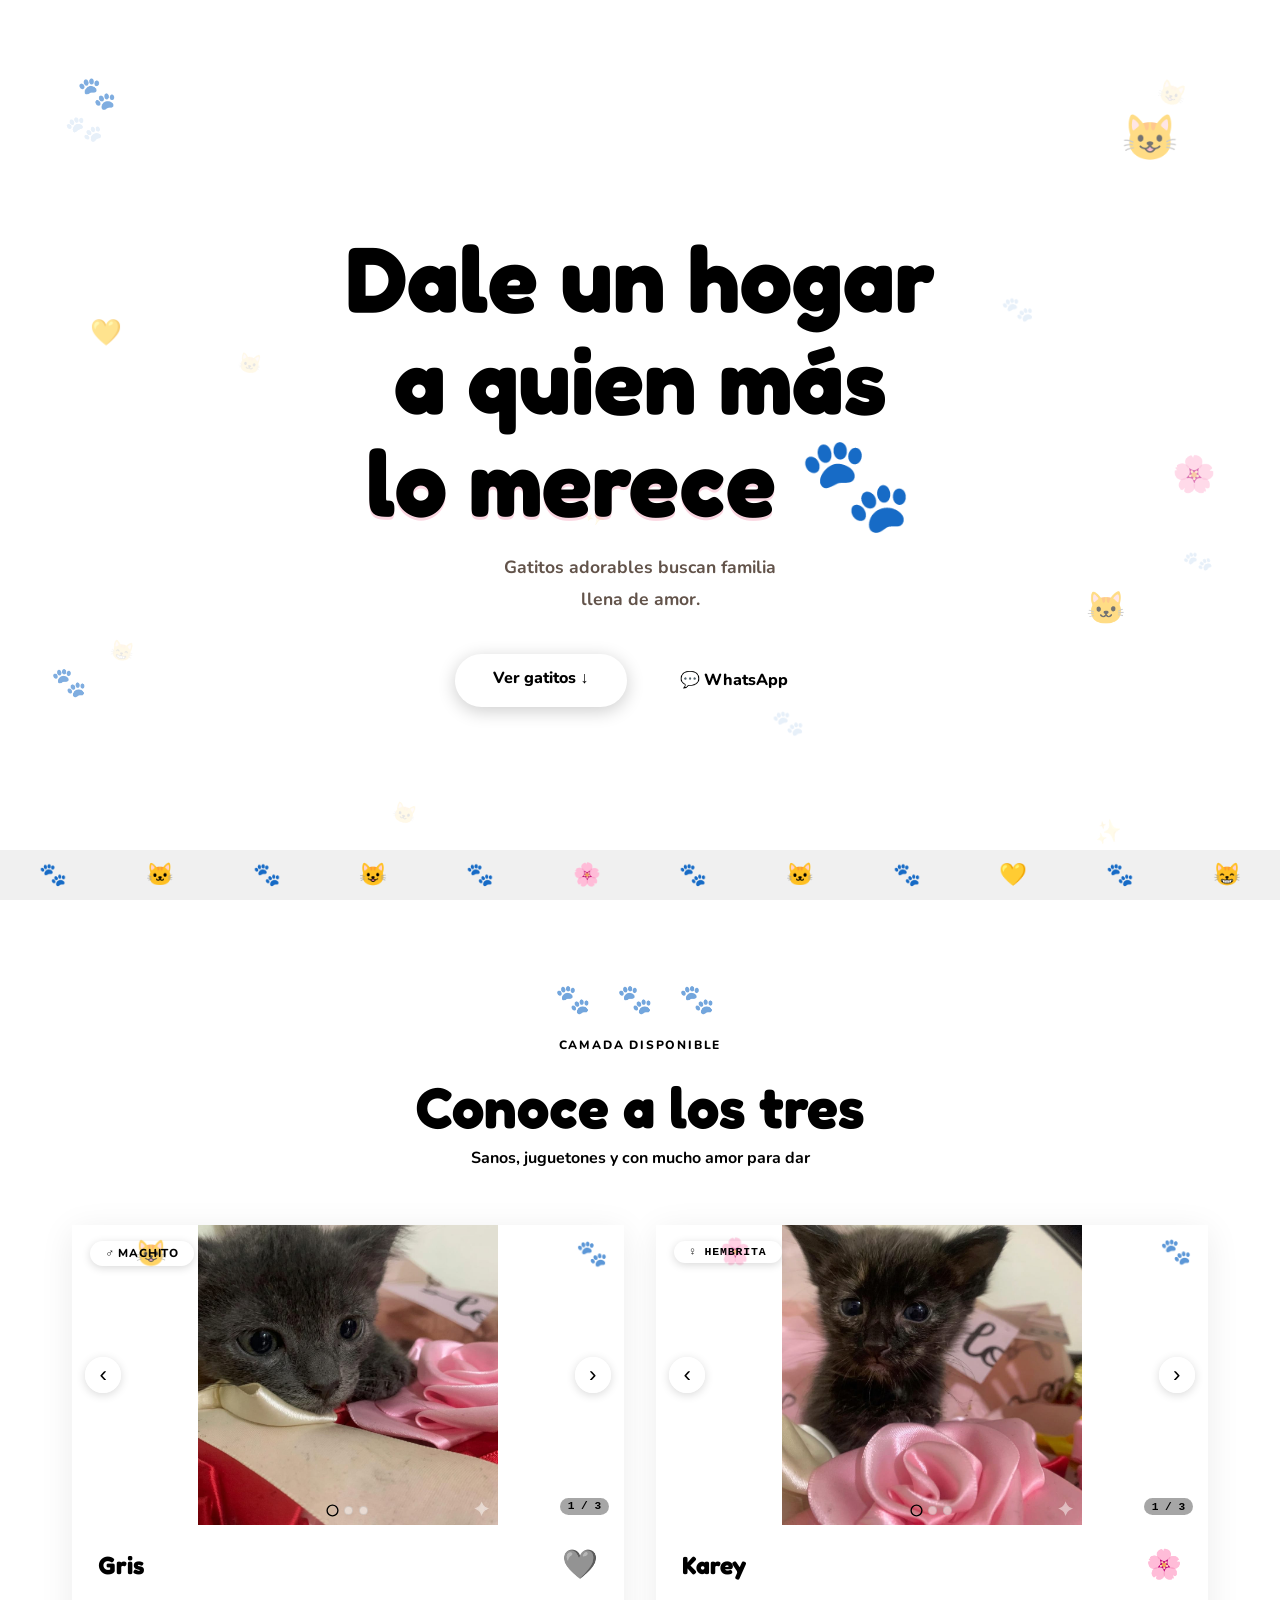
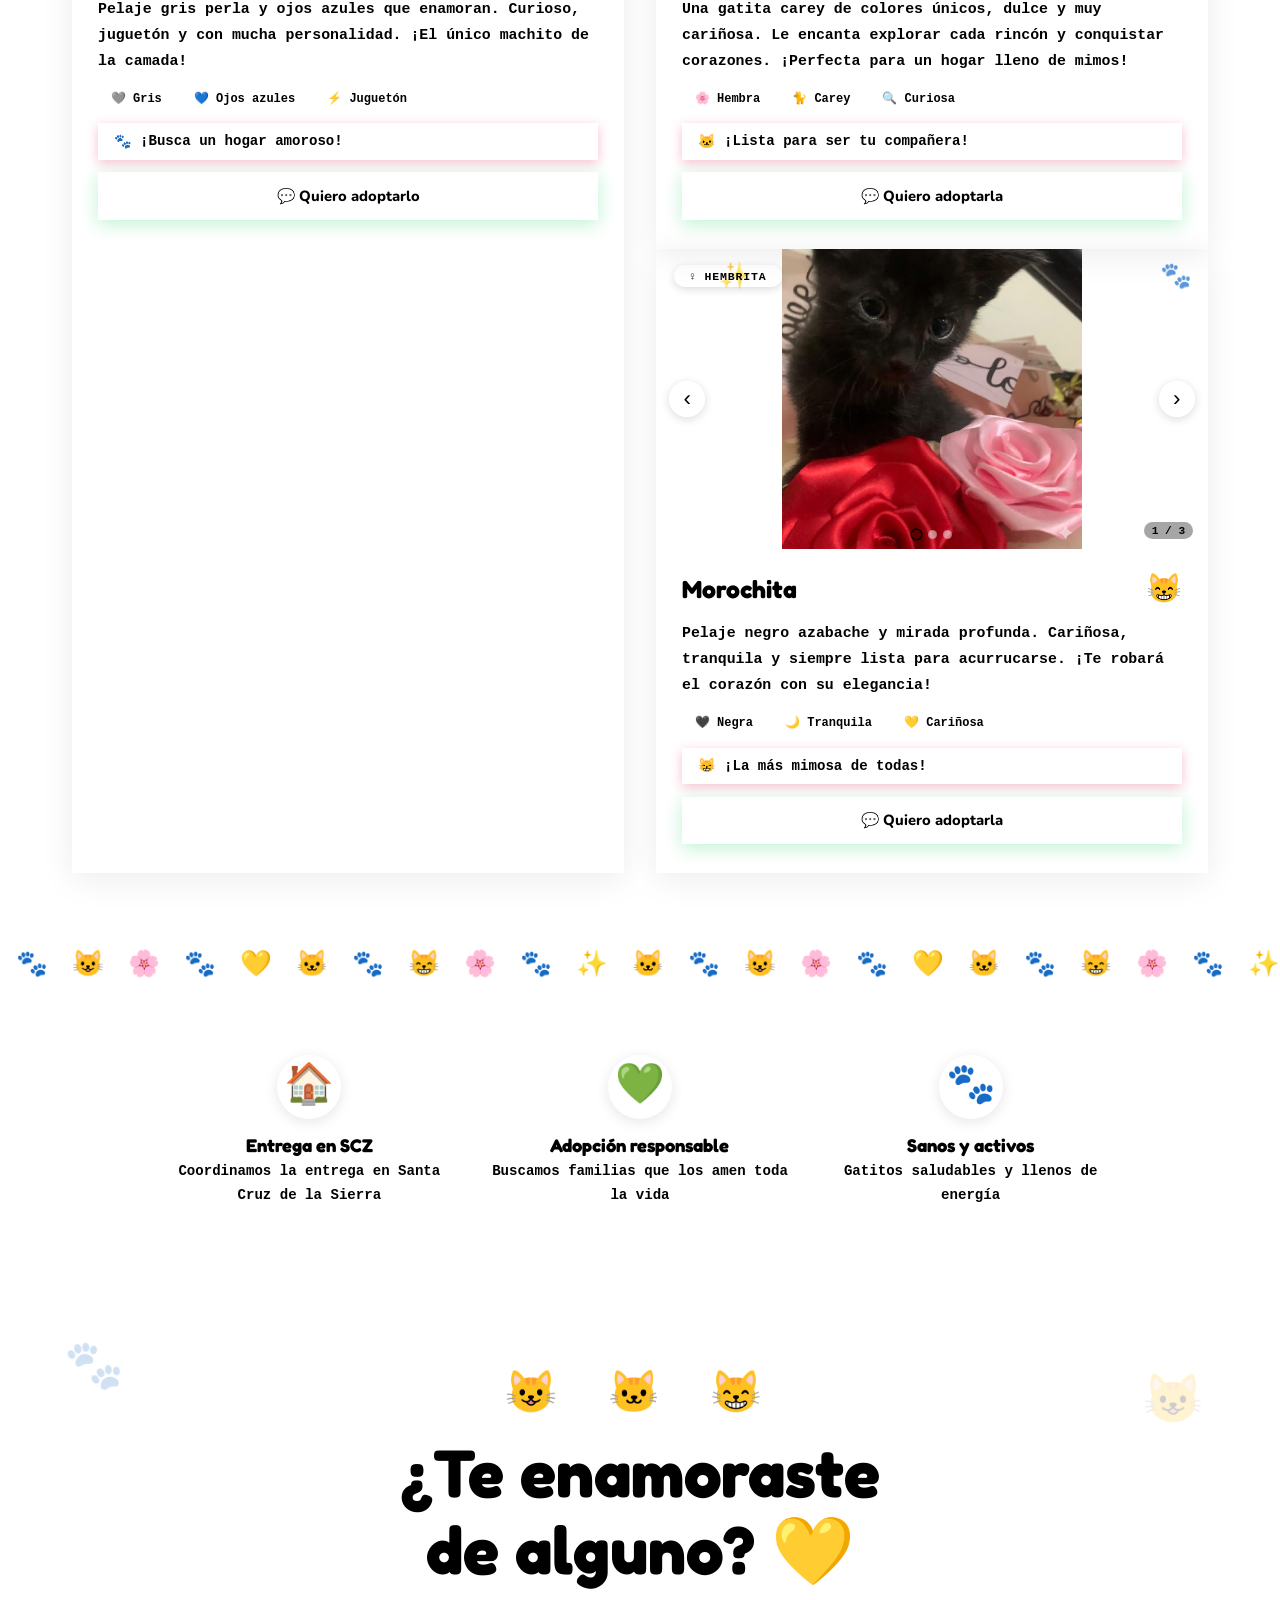
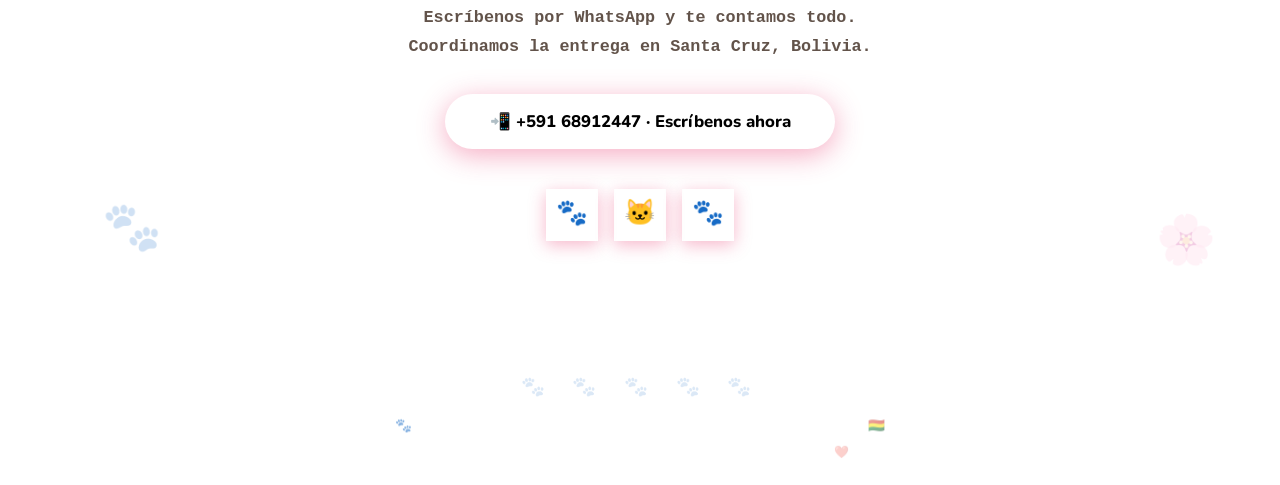
==== commit 325258d5: "Revise kitten descriptions and update image references Updated hero badge and descriptions for kitte" ====
--- a/index.html
+++ b/index.html
@@ -47,13 +47,13 @@
   </div>
 
   <div class="hero-inner">
-    <div class="hero-badge">🇧🇴 Santa Cruz de la Sierra · Bolivia</div>
+    <div class="hero-badge"> </div>
     <h1 class="hero-title">
       Dale un hogar<br/>
       a quien más<br/>
       <span class="hero-accent">lo merece</span> 🐾
     </h1>
-    <p class="hero-sub">Tres gatitos adorables buscan una familia<br/>llena de amor. ¿Los conoces?</p>
+    <p class="hero-sub">Gatitos adorables buscan familia<br/>llena de amor. </p>
     <div class="hero-btns">
       <a href="#gatitos" class="btn-gold">Ver gatitos ↓</a>
       <a href="https://wa.me/59168912447?text=¡Hola!%20Vi%20los%20gatitos%20en%20adopción%20y%20quiero%20información%20🐱"
@@ -115,7 +115,7 @@
           <div class="no-photo np-gold">
             <span>🐾</span>
             <p>Foto 2 del machito</p>
-            <small>Pon aquí:<br/><code>&lt;img src="machito_foto2.jpg"/&gt;</code></small>
+            <small>Pon aquí:<br/><code>&lt;<img src="Gris2.jpeg"/&gt;</code></small>
           </div>
         </div>
         <!-- FOTO 3 DEL MACHITO → reemplaza por <img src="machito_foto3.jpg"/> -->
@@ -123,7 +123,7 @@
           <div class="no-photo np-gold">
             <span>😺</span>
             <p>Foto 3 del machito</p>
-            <small>Pon aquí:<br/><code>&lt;img src="machito_foto3.jpg"/&gt;</code></small>
+            <small>Pon aquí:<br/><code>&lt;<img src="Gris3.jpeg"/&gt;</code></small>
           </div>
         </div>
         <button class="arr arr-l" onclick="goPrev('gal1')">‹</button>
@@ -188,7 +188,7 @@
           <div class="no-photo np-pink">
             <span>🐾</span>
             <p>Foto 2 de la hembrita</p>
-            <small>Pon aquí:<br/><code>&lt;img src="hembrita1_foto2.jpg"/&gt;</code></small>
+            <small>Pon aquí:<br/><code>&lt;<img src="Karey2.jpeg"/&gt;</code></small>
           </div>
         </div>
         <!-- FOTO 3 HEMBRITA 1 → reemplaza por <img src="hembrita1_foto3.jpg"/> -->
@@ -196,7 +196,7 @@
           <div class="no-photo np-pink">
             <span>😸</span>
             <p>Foto 3 de la hembrita</p>
-            <small>Pon aquí:<br/><code>&lt;img src="hembrita1_foto3.jpg"/&gt;</code></small>
+            <small>Pon aquí:<br/><code>&lt;<img src="Karey3.jpg"/&gt;</code></small>
           </div>
         </div>
         <button class="arr arr-l" onclick="goPrev('gal2')">‹</button>
@@ -259,7 +259,7 @@
           <div class="no-photo np-cream">
             <span>🐾</span>
             <p>Foto 2 de la hembrita</p>
-            <small>Pon aquí:<br/><code>&lt;img src="hembrita2_foto2.jpg"/&gt;</code></small>
+            <small>Pon aquí:<br/><code>&lt;<img src="Morochita3.jpeg"/&gt;</code></small>
           </div>
         </div>
         <!-- FOTO 3 HEMBRITA 2 → reemplaza por <img src="hembrita2_foto3.jpg"/> -->
@@ -267,7 +267,7 @@
           <div class="no-photo np-cream">
             <span>😺</span>
             <p>Foto 3 de la hembrita</p>
-            <small>Pon aquí:<br/><code>&lt;img src="hembrita2_foto3.jpg"/&gt;</code></small>
+            <small>Pon aquí:<br/><code>&lt;<img src="Morochita4.jpg"/&gt;</code></small>
           </div>
         </div>
         <button class="arr arr-l" onclick="goPrev('gal3')">‹</button>
--- a/style.css
+++ b/style.css
@@ -1,40 +1,69 @@
-/* =============================================
-   GATITOS EN ADOPCIÓN — Rediseño llamativo
-   Fuentes: Fraunces (display) + Plus Jakarta Sans
-   ============================================= */
-
-@import url('https://fonts.googleapis.com/css2?family=Fraunces:ital,wght@0,700;0,900;1,400&family=Plus+Jakarta+Sans:wght@300;400;600;700&display=swap');
+* =====================================================
+   GATITOS EN ADOPCIÓN
+   Paleta: dorado dominante · rosa pastel · fucsia acento
+   Fuentes: Fredoka One + Nunito
+   ===================================================== */
+@import url('https://fonts.googleapis.com/css2?family=Fredoka+One&family=Nunito:wght@400;600;700;800&display=swap');
 
 :root {
-  --ink:       #111118;
-  --ink-mid:   #4a4a5a;
-  --cream:     #FDFAF5;
-  --gold:      #F6C94E;
-  --gold-dk:   #C99B20;
-  --rose:      #F2607A;
-  --rose-lt:   #FFE4EA;
-  --lavender:  #C7B8F5;
-  --lav-lt:    #EDE8FF;
-  --teal:      #2CB8A2;
-  --teal-lt:   #D0F5EF;
-  --white:     #FFFFFF;
-  --wa:        #25D366;
-  --wa-dk:     #1aab55;
-  --r16: 16px;
-  --r24: 24px;
-  --r32: 32px;
+  /* ─── Paleta principal ─── */
+  --gold:       #F5C842;    /* dorado dominante */
+  --gold-lt:    #FFF5C2;    /* dorado muy claro */
+  --gold-dk:    #D4A017;    /* dorado oscuro */
+  --gold-warm:  #FFF0A0;    /* dorado cálido fondo */
+
+  --pink:       #F9B8CC;    /* rosa pastel suave */
+  --pink-lt:    #FDE8F0;    /* rosa muy claro */
+  --pink-mid:   #F48DB0;    /* rosa pastel medio */
+
+  --fuchsia:    #E8306A;    /* fucsia para acentos */
+  --fuchsia-lt: #FFD6E5;    /* fucsia muy claro */
+
+  --cream:      #FFFBF2;    /* crema cálido fondo */
+  --cream2:     #FFF7E6;    /* crema dorado */
+  --ink:        #2D1A0E;    /* marrón muy oscuro texto */
+  --mid:        #7A5C4A;    /* marrón medio */
+  --white:      #FFFFFF;
+  --wa:         #25D366;
+  --wa-dk:      #1aab55;
+
+  --r12: 12px; --r20: 20px; --r28: 28px; --r40: 40px;
 }
 
 *, *::before, *::after { box-sizing: border-box; margin: 0; padding: 0; }
 html { scroll-behavior: smooth; }
+
 body {
-  font-family: 'Plus Jakarta Sans', sans-serif;
+  font-family: 'Nunito', sans-serif;
   background: var(--cream);
   color: var(--ink);
   overflow-x: hidden;
-}
-
-/* ══════════ HERO ══════════ */
+  position: relative;
+}
+
+/* ══════════════════════════════════
+   STICKERS DE FONDO GLOBALES
+══════════════════════════════════ */
+.bg-stickers {
+  position: fixed;
+  inset: 0;
+  pointer-events: none;
+  z-index: 0;
+  overflow: hidden;
+}
+.bs {
+  position: absolute;
+  left: var(--x);
+  top:  var(--y);
+  font-size: 2rem;
+  transform: scale(var(--s,1)) rotate(var(--r,0deg));
+  opacity: .10;
+  user-select: none;
+}
+
+/* ══════════════════════════════════
+   HERO
+══════════════════════════════════ */
 .hero {
   position: relative;
   min-height: 100vh;
@@ -43,432 +72,590 @@
   align-items: center;
   justify-content: center;
   overflow: hidden;
-  background: var(--ink);
-  padding: 4rem 2rem 6rem;
-}
-
-/* Orbs de color */
-.hero-orbs { position: absolute; inset: 0; pointer-events: none; }
-.orb {
+  /* Fondo dorado como protagonista */
+  background: linear-gradient(160deg, var(--gold) 0%, #FFDB6B 50%, var(--pink) 100%);
+  padding: 4rem 2rem 5rem;
+  text-align: center;
+  z-index: 1;
+}
+
+/* Burbujas decorativas */
+.hero-bubbles { position: absolute; inset: 0; pointer-events: none; }
+.bubble {
   position: absolute;
   border-radius: 50%;
-  filter: blur(80px);
-  opacity: 0.55;
-  animation: pulse 7s ease-in-out infinite alternate;
-}
-.orb1 { width: 500px; height: 500px; background: #F6C94E; top: -100px; left: -100px; animation-delay: 0s; }
-.orb2 { width: 400px; height: 400px; background: #F2607A; bottom: -80px; right: -80px; animation-delay: 2s; }
-.orb3 { width: 300px; height: 300px; background: #2CB8A2; top: 40%; left: 55%; animation-delay: 4s; }
+  opacity: .25;
+  filter: blur(40px);
+}
+.bu1 { width:420px; height:420px; background:var(--white);   top:-80px;  left:-80px;  animation: pulse 7s ease-in-out infinite alternate; }
+.bu2 { width:300px; height:300px; background:var(--fuchsia); bottom:-60px; right:-40px; animation: pulse 9s ease-in-out infinite alternate; }
+.bu3 { width:200px; height:200px; background:var(--pink);    top:30%; right:10%;       animation: pulse 6s ease-in-out infinite alternate; }
+.bu4 { width:150px; height:150px; background:var(--gold-dk); bottom:20%; left:15%;     animation: pulse 8s ease-in-out infinite alternate; }
 
 @keyframes pulse {
-  from { transform: scale(1);   opacity: 0.45; }
-  to   { transform: scale(1.2); opacity: 0.65; }
-}
-
-.hero-content {
+  from { transform: scale(1);   opacity: .2; }
+  to   { transform: scale(1.4); opacity: .35; }
+}
+
+/* Stickers del hero */
+.hero-stickers { position: absolute; inset: 0; pointer-events: none; z-index: 1; }
+.hs { position: absolute; font-size: 2.4rem; opacity: .55; animation: floaty var(--fd,3s) ease-in-out infinite; }
+.hs1 { top:8%;  left:6%;  font-size:2rem;  animation-duration:3.2s; }
+.hs2 { top:12%; right:8%; font-size:2.8rem; animation-duration:4s; }
+.hs3 { bottom:22%; left:4%; font-size:1.8rem; animation-duration:2.8s; }
+.hs4 { top:50%; right:5%; font-size:2.2rem; animation-duration:3.5s; }
+.hs5 { bottom:30%; right:12%; font-size:2rem; animation-duration:4.2s; }
+.hs6 { top:35%; left:7%;  font-size:1.6rem; animation-duration:3s; }
+
+@keyframes floaty {
+  0%,100% { transform: translateY(0) rotate(-5deg); }
+  50%      { transform: translateY(-12px) rotate(5deg); }
+}
+
+.hero-inner {
   position: relative;
   z-index: 2;
-  text-align: center;
   max-width: 700px;
   animation: riseIn .9s ease both;
 }
-
 @keyframes riseIn {
-  from { opacity: 0; transform: translateY(24px); }
-  to   { opacity: 1; transform: translateY(0); }
-}
-
-.hero-label {
+  from { opacity:0; transform:translateY(28px); }
+  to   { opacity:1; transform:translateY(0); }
+}
+
+.hero-badge {
   display: inline-block;
-  background: rgba(255,255,255,0.1);
-  border: 1px solid rgba(255,255,255,0.2);
-  color: rgba(255,255,255,0.75);
-  font-size: .78rem;
-  font-weight: 600;
+  background: rgba(255,255,255,.6);
+  border: 1.5px solid rgba(255,255,255,.8);
+  color: var(--ink);
+  font-size: .75rem;
+  font-weight: 800;
   letter-spacing: .18em;
   text-transform: uppercase;
-  padding: .4rem 1.1rem;
-  border-radius: 100px;
-  margin-bottom: 1.6rem;
-  backdrop-filter: blur(8px);
-}
-
-.hero-content h1 {
-  font-family: 'Fraunces', serif;
-  font-weight: 900;
-  font-size: clamp(3.5rem, 10vw, 6.5rem);
-  line-height: 1.0;
-  color: var(--white);
-  margin-bottom: 1.4rem;
-}
-
-.hero-highlight {
+  padding: .4rem 1.2rem;
+  border-radius: 100px;
+  margin-bottom: 1.8rem;
+  backdrop-filter: blur(6px);
+}
+
+.hero-title {
+  font-family: 'Fredoka One', cursive;
+  font-size: clamp(3rem, 9vw, 5.8rem);
+  line-height: 1.1;
+  color: var(--ink);
+  margin-bottom: 1.2rem;
+  text-shadow: 0 3px 0 rgba(255,255,255,.4);
+}
+
+.hero-accent {
+  color: var(--fuchsia);
   display: inline-block;
-  background: linear-gradient(90deg, var(--gold), var(--rose));
-  -webkit-background-clip: text;
-  -webkit-text-fill-color: transparent;
-  background-clip: text;
-  font-style: italic;
-}
-
-.hero-p {
+  text-shadow: 0 3px 0 rgba(232,48,106,.2);
+}
+
+.hero-sub {
   font-size: 1.1rem;
   line-height: 1.8;
-  color: rgba(255,255,255,0.6);
+  color: rgba(45,26,14,.75);
   margin-bottom: 2.4rem;
-}
-
-.hero-actions {
-  display: flex;
-  gap: 1rem;
-  justify-content: center;
-  flex-wrap: wrap;
-}
-
-.btn-primary {
-  background: var(--gold);
-  color: var(--ink);
   font-weight: 700;
-  font-size: .95rem;
+}
+
+.hero-btns { display:flex; gap:1rem; justify-content:center; flex-wrap:wrap; }
+
+.btn-gold {
+  background: var(--ink);
+  color: var(--gold);
+  font-family: 'Nunito', sans-serif;
+  font-weight: 800;
+  font-size: 1rem;
+  padding: .85rem 2.4rem;
+  border-radius: 100px;
+  text-decoration: none;
+  box-shadow: 0 4px 18px rgba(0,0,0,.2);
+  transition: transform .2s, box-shadow .2s;
+}
+.btn-gold:hover { transform:translateY(-3px); box-shadow:0 8px 28px rgba(0,0,0,.3); }
+
+.btn-outline-white {
+  background: rgba(255,255,255,.55);
+  color: var(--ink);
+  font-family: 'Nunito', sans-serif;
+  font-weight: 800;
+  font-size: 1rem;
   padding: .85rem 2.2rem;
   border-radius: 100px;
   text-decoration: none;
-  transition: transform .2s, box-shadow .2s;
-  box-shadow: 0 4px 24px rgba(246,201,78,.4);
-}
-.btn-primary:hover { transform: translateY(-3px); box-shadow: 0 8px 32px rgba(246,201,78,.6); }
-
-.btn-ghost {
-  background: transparent;
+  border: 2px solid rgba(255,255,255,.9);
+  backdrop-filter: blur(6px);
+  transition: background .2s, transform .2s;
+}
+.btn-outline-white:hover { background:rgba(255,255,255,.8); transform:translateY(-3px); }
+
+/* Franja de stickers inferior del hero */
+.hero-strip {
+  position: absolute;
+  bottom: 0; left: 0; right: 0;
+  display: flex;
+  justify-content: space-around;
+  padding: .6rem 0;
+  background: rgba(0,0,0,.06);
+  font-size: 1.4rem;
+  z-index: 2;
+}
+
+/* ══════════════════════════════════
+   SECCIÓN GATITOS
+══════════════════════════════════ */
+.cats-section {
+  position: relative;
+  z-index: 1;
+  max-width: 1200px;
+  margin: 0 auto;
+  padding: 5rem 2rem 4rem;
+}
+
+.section-title { text-align:center; margin-bottom:3.5rem; }
+
+.paw-row { font-size:1.8rem; letter-spacing:.6rem; margin-bottom:.8rem; opacity:.6; }
+
+.eyebrow-tag {
+  display: inline-block;
+  background: var(--fuchsia);
   color: var(--white);
-  font-weight: 600;
-  font-size: .95rem;
-  padding: .85rem 2.2rem;
-  border-radius: 100px;
-  text-decoration: none;
-  border: 1.5px solid rgba(255,255,255,0.35);
-  transition: background .2s, border-color .2s;
-}
-.btn-ghost:hover { background: rgba(255,255,255,0.08); border-color: rgba(255,255,255,0.6); }
-
-/* Floating emojis */
-.hero-floating {
-  position: absolute;
-  bottom: 2.5rem;
-  left: 0; right: 0;
-  display: flex;
-  justify-content: center;
-  gap: 2.5rem;
-  font-size: 1.6rem;
-  z-index: 2;
-}
-.hero-floating span {
-  display: inline-block;
-  opacity: .5;
-  animation: floaty 3s ease-in-out infinite;
-  animation-delay: var(--d, 0s);
-}
-@keyframes floaty {
-  0%,100% { transform: translateY(0); }
-  50%      { transform: translateY(-10px); }
-}
-
-/* ══════════ SECTION HEAD ══════════ */
-.cats-section { padding: 5rem 2rem 4rem; max-width: 1200px; margin: 0 auto; }
-
-.section-head { text-align: center; margin-bottom: 3.5rem; }
-
-.eyebrow {
-  font-size: .78rem;
-  font-weight: 700;
-  letter-spacing: .2em;
+  font-size: .75rem;
+  font-weight: 800;
+  letter-spacing: .15em;
   text-transform: uppercase;
-  color: var(--teal);
-  margin-bottom: .6rem;
-}
-.eyebrow.light { color: rgba(255,255,255,.55); }
-
-.section-head h2 {
-  font-family: 'Fraunces', serif;
-  font-size: clamp(2.2rem, 5vw, 3.5rem);
-  font-weight: 900;
-  color: var(--ink);
-}
-
-/* ══════════ CARDS ══════════ */
-.cards-wrap {
+  padding: .35rem 1.1rem;
+  border-radius: 100px;
+  margin-bottom: .8rem;
+}
+
+.section-title h2 {
+  font-family: 'Fredoka One', cursive;
+  font-size: clamp(2.4rem, 5vw, 3.6rem);
+  color: var(--ink);
+  margin-bottom: .3rem;
+}
+.section-title p { font-size:1rem; color:var(--mid); font-weight:700; }
+
+/* ══════════════════════════════════
+   GRID TARJETAS
+══════════════════════════════════ */
+.cards-grid {
   display: grid;
   grid-template-columns: repeat(auto-fit, minmax(300px, 1fr));
   gap: 2rem;
 }
 
+/* ── Tarjeta base ── */
 .cat-card {
   background: var(--white);
-  border-radius: var(--r32);
+  border-radius: var(--r28);
   overflow: hidden;
   position: relative;
-  box-shadow: 0 4px 30px rgba(0,0,0,.08);
+  display: flex;
+  flex-direction: column;
+  box-shadow: 0 6px 32px rgba(0,0,0,.08);
   transition: transform .3s, box-shadow .3s;
-  display: flex;
-  flex-direction: column;
+  border: 2px solid transparent;
 }
 .cat-card:hover {
   transform: translateY(-10px);
-  box-shadow: 0 20px 60px rgba(0,0,0,.14);
-}
-
-/* Pill badge */
-.card-pill {
+  box-shadow: 0 22px 60px rgba(0,0,0,.13);
+}
+
+/* Colores de borde superiores por tipo */
+.male-card    { border-top: 6px solid var(--gold);    background: linear-gradient(to bottom, var(--gold-lt) 0%, var(--white) 80px); }
+.female1-card { border-top: 6px solid var(--pink-mid); background: linear-gradient(to bottom, var(--pink-lt) 0%, var(--white) 80px); }
+.female2-card { border-top: 6px solid var(--fuchsia); background: linear-gradient(to bottom, var(--fuchsia-lt) 0%, var(--white) 80px); }
+
+/* Ribbon badge */
+.card-ribbon {
   position: absolute;
   top: 1rem; left: 1rem;
+  z-index: 6;
+  font-size: .72rem;
+  font-weight: 800;
+  letter-spacing: .07em;
+  text-transform: uppercase;
+  padding: .3rem .95rem;
+  border-radius: 100px;
+  box-shadow: 0 2px 8px rgba(0,0,0,.15);
+}
+.ribbon-gold { background: var(--gold);    color: var(--ink); }
+.ribbon-pink { background: var(--fuchsia); color: var(--white); }
+
+/* Stickers de esquina */
+.card-sticker {
+  position: absolute;
+  font-size: 1.6rem;
   z-index: 5;
-  font-size: .72rem;
-  font-weight: 700;
-  letter-spacing: .08em;
-  text-transform: uppercase;
-  padding: .3rem .9rem;
-  border-radius: 100px;
-}
-.card-pill.male   { background: var(--gold);    color: var(--ink); }
-.card-pill.female { background: var(--rose);    color: var(--white); }
-
-/* ── Gallery ── */
+  opacity: .7;
+  pointer-events: none;
+}
+.cs-tl { top: .7rem; left: 3.8rem; }   /* junto al ribbon */
+.cs-tr { top: .7rem; right: .9rem; }
+
+/* ── Galería ── */
 .gallery {
   position: relative;
   height: 300px;
   overflow: hidden;
-  background: #eee;
-}
-
-.gallery-track {
-  display: flex;
-  height: 100%;
+  background: var(--gold-lt);
 }
 
 .gslide {
-  min-width: 100%;
-  height: 100%;
   display: none;
+  width: 100%; height: 100%;
   align-items: center;
   justify-content: center;
 }
 .gslide.active { display: flex; }
 
 .gslide img {
-  width: 100%;
-  height: 100%;
+  width: 100%; height: 100%;
   object-fit: contain;
-  background: #f3f0eb;
-}
-
-/* Placeholder fotos */
-.photo-placeholder {
-  width: 100%;
-  height: 100%;
+  background: var(--gold-lt);
+}
+
+/* Placeholder sin foto */
+.no-photo {
+  width: 100%; height: 100%;
   display: flex;
   flex-direction: column;
   align-items: center;
   justify-content: center;
   gap: .5rem;
-  font-size: .9rem;
-  color: var(--ink-mid);
   text-align: center;
-  background: linear-gradient(135deg, #f3f0eb, #e8e5f0);
-}
-.photo-placeholder.pink   { background: linear-gradient(135deg, var(--rose-lt), #fff0f5); }
-.photo-placeholder.purple { background: linear-gradient(135deg, var(--lav-lt), #f5f0ff); }
-.photo-placeholder span { font-size: 2.8rem; opacity: .5; }
-
-/* Arrows */
-.garrow {
+  padding: 1.5rem;
+}
+.no-photo span  { font-size: 2.8rem; }
+.no-photo p     { font-weight: 800; font-size: .95rem; color: var(--ink); }
+.no-photo small { font-size: .7rem; color: var(--mid); line-height: 1.6; font-family: monospace; }
+.no-photo code  { background: rgba(0,0,0,.07); padding: .1rem .3rem; border-radius: 4px; font-size: .65rem; }
+
+.np-gold   { background: linear-gradient(135deg, var(--gold-lt), var(--gold-warm)); }
+.np-pink   { background: linear-gradient(135deg, var(--pink-lt), #FFE4F0); }
+.np-cream  { background: linear-gradient(135deg, var(--fuchsia-lt), var(--pink-lt)); }
+
+/* Flechas */
+.arr {
   position: absolute;
   top: 50%; transform: translateY(-50%);
-  z-index: 4;
-  background: rgba(255,255,255,.9);
-  border: none;
+  z-index: 7;
   width: 36px; height: 36px;
-  border-radius: 50%;
-  font-size: 1.3rem;
-  line-height: 1;
+  border-radius: 50%; border: none;
+  background: rgba(255,255,255,.92);
+  color: var(--ink);
+  font-size: 1.4rem;
   cursor: pointer;
-  box-shadow: 0 2px 12px rgba(0,0,0,.15);
-  transition: background .2s, transform .2s;
+  box-shadow: 0 2px 10px rgba(0,0,0,.15);
   display: flex; align-items: center; justify-content: center;
-  color: var(--ink);
-}
-.garrow:hover { background: var(--white); transform: translateY(-50%) scale(1.1); }
-.garrow.left  { left: .75rem; }
-.garrow.right { right: .75rem; }
-
-/* Dots */
-.gdots {
-  position: absolute;
-  bottom: .7rem; left: 0; right: 0;
+  transition: transform .2s, background .2s;
+}
+.arr:hover { background:var(--white); transform:translateY(-50%) scale(1.12); }
+.arr-l { left:.7rem; }
+.arr-r { right:.7rem; }
+
+/* Puntos */
+.dots {
+  position: absolute;
+  bottom: .6rem; left:0; right:0;
   display: flex;
   justify-content: center;
   gap: .4rem;
-  z-index: 4;
+  z-index: 7;
 }
 .dot {
-  width: 7px; height: 7px;
+  width: 9px; height: 9px;
   border-radius: 50%;
   background: rgba(255,255,255,.5);
   cursor: pointer;
+  border: 1.5px solid rgba(0,0,0,.1);
   transition: background .2s, transform .2s;
 }
-.dot.active { background: var(--white); transform: scale(1.3); }
-
-/* ── Card body ── */
+.dot.active { background: var(--fuchsia); border-color: var(--fuchsia); transform: scale(1.35); }
+
+/* Contador "1 / 3" */
+.photo-counter {
+  position: absolute;
+  bottom: .6rem; right: .8rem;
+  background: rgba(0,0,0,.35);
+  color: var(--white);
+  font-size: .7rem;
+  font-weight: 700;
+  padding: .15rem .5rem;
+  border-radius: 100px;
+  z-index: 7;
+  backdrop-filter: blur(4px);
+}
+
+/* ── Cuerpo de tarjeta ── */
 .card-body {
-  padding: 1.6rem;
+  padding: 1.4rem 1.5rem 1.7rem;
   display: flex;
   flex-direction: column;
   gap: .8rem;
   flex: 1;
 }
 
-.card-body h3 {
-  font-family: 'Fraunces', serif;
-  font-size: 1.5rem;
+.cat-header {
+  display: flex;
+  align-items: center;
+  justify-content: space-between;
+}
+.cat-header h3 {
+  font-family: 'Fredoka One', cursive;
+  font-size: 1.55rem;
+  color: var(--ink);
+}
+.cat-emoji { font-size: 1.8rem; }
+
+.cat-desc {
+  font-size: .93rem;
+  line-height: 1.75;
+  color: var(--mid);
+  font-weight: 600;
+}
+
+.traits { display:flex; flex-wrap:wrap; gap:.4rem; }
+.traits span {
+  font-size: .75rem;
   font-weight: 700;
-  color: var(--ink);
-}
-
-.card-desc {
-  font-size: .95rem;
-  line-height: 1.75;
-  color: var(--ink-mid);
-}
-
-.tags {
-  display: flex;
-  flex-wrap: wrap;
-  gap: .45rem;
-}
-.tags span {
-  font-size: .75rem;
-  font-weight: 600;
-  padding: .3rem .8rem;
-  border-radius: 100px;
-  background: var(--cream);
-  border: 1px solid #e2ddd6;
-  color: var(--ink);
-}
-
-/* WhatsApp button */
-.btn-wa {
+  padding: .28rem .8rem;
+  border-radius: 100px;
+  background: var(--gold-lt);
+  border: 1.5px solid var(--gold);
+  color: var(--ink);
+}
+
+/* Cajita fucsia decorativa */
+.fuchsia-box {
+  background: var(--fuchsia);
+  color: var(--white);
+  font-weight: 800;
+  font-size: .88rem;
+  padding: .6rem 1rem;
+  border-radius: var(--r12);
   display: flex;
   align-items: center;
-  justify-content: center;
-  gap: .6rem;
+  gap: .5rem;
+  box-shadow: 0 3px 12px rgba(232,48,106,.3);
+}
+
+/* Botón WhatsApp */
+.btn-wa-card {
+  display: block;
+  text-align: center;
   background: var(--wa);
   color: var(--white);
-  font-weight: 700;
-  font-size: .9rem;
-  padding: .85rem 1.2rem;
-  border-radius: var(--r16);
+  font-family: 'Nunito', sans-serif;
+  font-weight: 800;
+  font-size: .92rem;
+  padding: .85rem;
+  border-radius: var(--r20);
   text-decoration: none;
   margin-top: auto;
-  transition: background .2s, transform .2s;
-}
-.btn-wa svg { width: 20px; height: 20px; flex-shrink: 0; }
-.btn-wa:hover { background: var(--wa-dk); transform: scale(1.02); }
-
-/* ══════════ LOVE STRIP ══════════ */
-.love-strip {
-  background: var(--ink);
+  box-shadow: 0 4px 18px rgba(37,211,102,.3);
+  transition: background .2s, transform .15s;
+}
+.btn-wa-card:hover { background:var(--wa-dk); transform:scale(1.02); }
+
+/* ══════════════════════════════════
+   BANDA DE STICKERS ANIMADA
+══════════════════════════════════ */
+.sticker-band {
+  overflow: hidden;
+  background: var(--gold);
+  padding: .7rem 0;
+  position: relative;
+  z-index: 1;
+  border-top: 3px solid var(--gold-dk);
+  border-bottom: 3px solid var(--gold-dk);
+}
+.sticker-scroll {
+  display: flex;
+  gap: 1.5rem;
+  width: max-content;
+  animation: scrollLeft 18s linear infinite;
+  font-size: 1.6rem;
+  padding: 0 1rem;
+}
+@keyframes scrollLeft {
+  from { transform: translateX(0); }
+  to   { transform: translateX(-50%); }
+}
+
+/* ══════════════════════════════════
+   FRANJA INFORMATIVA
+══════════════════════════════════ */
+.info-strip {
+  background: var(--pink-lt);
+  border-top: 3px solid var(--pink-mid);
+  border-bottom: 3px solid var(--pink-mid);
   padding: 4rem 2rem;
-}
-.love-inner {
-  max-width: 1000px;
+  position: relative;
+  z-index: 1;
+}
+.info-inner {
+  max-width: 960px;
   margin: 0 auto;
   display: grid;
-  grid-template-columns: repeat(auto-fit, minmax(220px, 1fr));
+  grid-template-columns: repeat(auto-fit, minmax(210px, 1fr));
   gap: 2rem;
   text-align: center;
 }
-.love-item span {
-  font-size: 2.2rem;
+.info-icon-wrap {
+  font-size: 2.5rem;
+  margin-bottom: .6rem;
+  display: inline-block;
+  background: var(--white);
+  width: 64px; height: 64px;
+  line-height: 64px;
+  border-radius: 50%;
+  box-shadow: 0 3px 14px rgba(0,0,0,.1);
+  margin-bottom: .9rem;
+}
+.info-item strong {
   display: block;
-  margin-bottom: .6rem;
-}
-.love-item strong {
-  font-family: 'Fraunces', serif;
-  font-size: 1.1rem;
-  color: var(--gold);
-  display: block;
-  margin-bottom: .4rem;
-}
-.love-item p {
+  font-family: 'Fredoka One', cursive;
+  font-size: 1.15rem;
+  color: var(--fuchsia);
+  margin-bottom: .3rem;
+}
+.info-item p {
   font-size: .88rem;
-  line-height: 1.6;
-  color: rgba(255,255,255,.5);
-}
-
-/* ══════════ CTA FINAL ══════════ */
-.cta-final {
-  position: relative;
-  background: var(--ink);
+  line-height: 1.65;
+  color: var(--mid);
+  font-weight: 600;
+}
+
+/* ══════════════════════════════════
+   CTA FINAL
+══════════════════════════════════ */
+.cta-section {
+  position: relative;
+  z-index: 1;
+  background: linear-gradient(150deg, var(--gold) 0%, #FFE566 40%, var(--pink) 100%);
   padding: 6rem 2rem;
   text-align: center;
   overflow: hidden;
 }
-.cta-glow {
-  position: absolute;
-  width: 600px; height: 600px;
-  border-radius: 50%;
-  background: radial-gradient(circle, rgba(246,201,78,.25) 0%, transparent 70%);
-  top: 50%; left: 50%;
-  transform: translate(-50%,-50%);
+
+/* Stickers decorativos CTA */
+.cta-sk {
+  position: absolute;
+  font-size: 3rem;
+  opacity: .2;
   pointer-events: none;
-}
-.cta-content {
+  animation: floaty 4s ease-in-out infinite;
+}
+.sk1 { top:10%; left:5%;  animation-duration:3.5s; }
+.sk2 { top:15%; right:6%; animation-duration:4.2s; }
+.sk3 { bottom:12%; left:8%; animation-duration:3s; }
+.sk4 { bottom:10%; right:5%; animation-duration:4.5s; }
+
+.cta-inner {
   position: relative;
   z-index: 2;
-  max-width: 600px;
+  max-width: 620px;
   margin: 0 auto;
 }
-.cta-content h2 {
-  font-family: 'Fraunces', serif;
-  font-size: clamp(2.2rem, 6vw, 3.8rem);
-  font-weight: 900;
+
+.cta-cats {
+  font-size: 2.6rem;
+  letter-spacing: .8rem;
+  margin-bottom: 1rem;
+  animation: floaty 3s ease-in-out infinite;
+}
+
+.cta-inner h2 {
+  font-family: 'Fredoka One', cursive;
+  font-size: clamp(2.6rem, 6vw, 4.2rem);
+  color: var(--ink);
+  line-height: 1.15;
+  margin-bottom: .9rem;
+  text-shadow: 0 3px 0 rgba(255,255,255,.4);
+}
+
+.cta-inner p {
+  font-size: 1.05rem;
+  line-height: 1.75;
+  color: rgba(45,26,14,.75);
+  font-weight: 700;
+  margin-bottom: 2rem;
+}
+
+.btn-cta-final {
+  display: inline-block;
+  background: var(--fuchsia);
   color: var(--white);
-  line-height: 1.15;
-  margin: .8rem 0 2rem;
-}
-.btn-wa-big {
-  display: inline-flex;
-  align-items: center;
-  gap: .75rem;
-  background: var(--wa);
-  color: var(--white);
-  font-weight: 700;
-  font-size: 1rem;
-  padding: 1rem 2.4rem;
+  font-family: 'Nunito', sans-serif;
+  font-weight: 800;
+  font-size: 1.05rem;
+  padding: 1rem 2.8rem;
   border-radius: 100px;
   text-decoration: none;
-  box-shadow: 0 6px 30px rgba(37,211,102,.35);
-  transition: background .2s, transform .2s, box-shadow .2s;
-}
-.btn-wa-big svg { width: 22px; height: 22px; }
-.btn-wa-big:hover {
-  background: var(--wa-dk);
-  transform: translateY(-3px);
-  box-shadow: 0 12px 40px rgba(37,211,102,.5);
-}
-
-/* ══════════ FOOTER ══════════ */
-.foot {
-  background: #0b0b0f;
-  color: rgba(255,255,255,.3);
+  box-shadow: 0 6px 28px rgba(232,48,106,.4);
+  transition: transform .2s, box-shadow .2s;
+}
+.btn-cta-final:hover {
+  transform: translateY(-4px);
+  box-shadow: 0 12px 40px rgba(232,48,106,.6);
+}
+
+/* Cuadros fucsia decorativos al pie del CTA */
+.fuchsia-squares {
+  display: flex;
+  justify-content: center;
+  gap: 1rem;
+  margin-top: 2.5rem;
+}
+.fuchsia-squares span {
+  display: inline-block;
+  width: 52px; height: 52px;
+  background: var(--fuchsia);
+  border-radius: var(--r12);
+  line-height: 52px;
+  font-size: 1.6rem;
   text-align: center;
-  padding: 1.5rem;
-  font-size: .82rem;
-}
-
-/* ══════════ RESPONSIVE ══════════ */
-@media (max-width: 600px) {
-  .hero-floating { gap: 1.2rem; font-size: 1.2rem; }
-  .cards-wrap { grid-template-columns: 1fr; }
-  .gallery { height: 260px; }
-}
+  box-shadow: 0 4px 16px rgba(232,48,106,.35);
+  animation: floaty 3s ease-in-out infinite;
+}
+.fuchsia-squares span:nth-child(2) { animation-delay:.4s; }
+.fuchsia-squares span:nth-child(3) { animation-delay:.8s; }
+
+/* ══════════════════════════════════
+   FOOTER
+══════════════════════════════════ */
+.site-footer {
+  background: var(--ink);
+  color: rgba(255,255,255,.5);
+  text-align: center;
+  padding: 2rem 1rem;
+  font-size: .85rem;
+  font-weight: 600;
+  line-height: 2;
+  position: relative;
+  z-index: 1;
+}
+.footer-paws {
+  font-size: 1.2rem;
+  letter-spacing: .5rem;
+  opacity: .3;
+  margin-bottom: .4rem;
+}
+.footer-small { font-size:.75rem; color:rgba(255,255,255,.25); }
+
+/* ══════════════════════════════════
+   RESPONSIVE
+══════════════════════════════════ */
+@media (max-width: 640px) {
+  .cards-grid { grid-template-columns: 1fr; }
+  .gallery { height: 270px; }
+  .hero-btns { flex-direction: column; align-items: center; }
+  .hero-stickers { display: none; }
+  .hero-strip { font-size: 1rem; gap: .5rem; }
+}
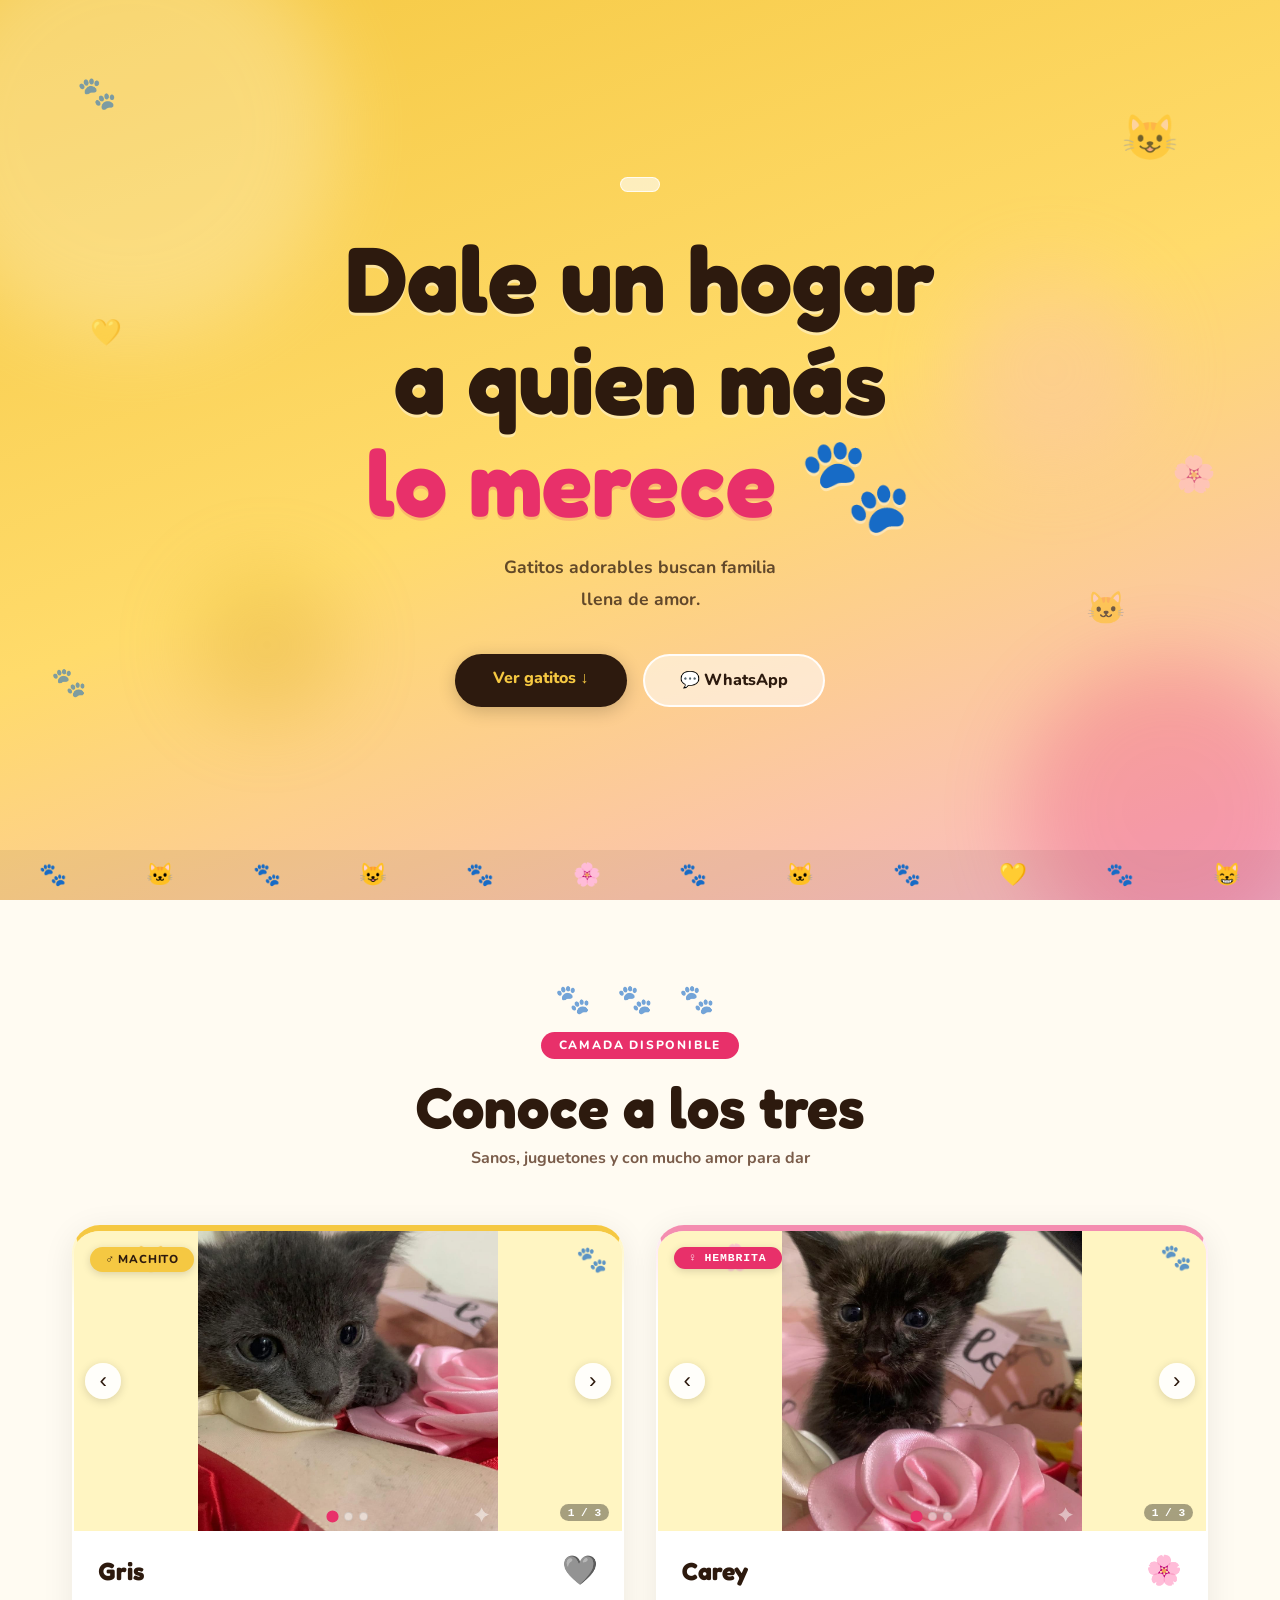
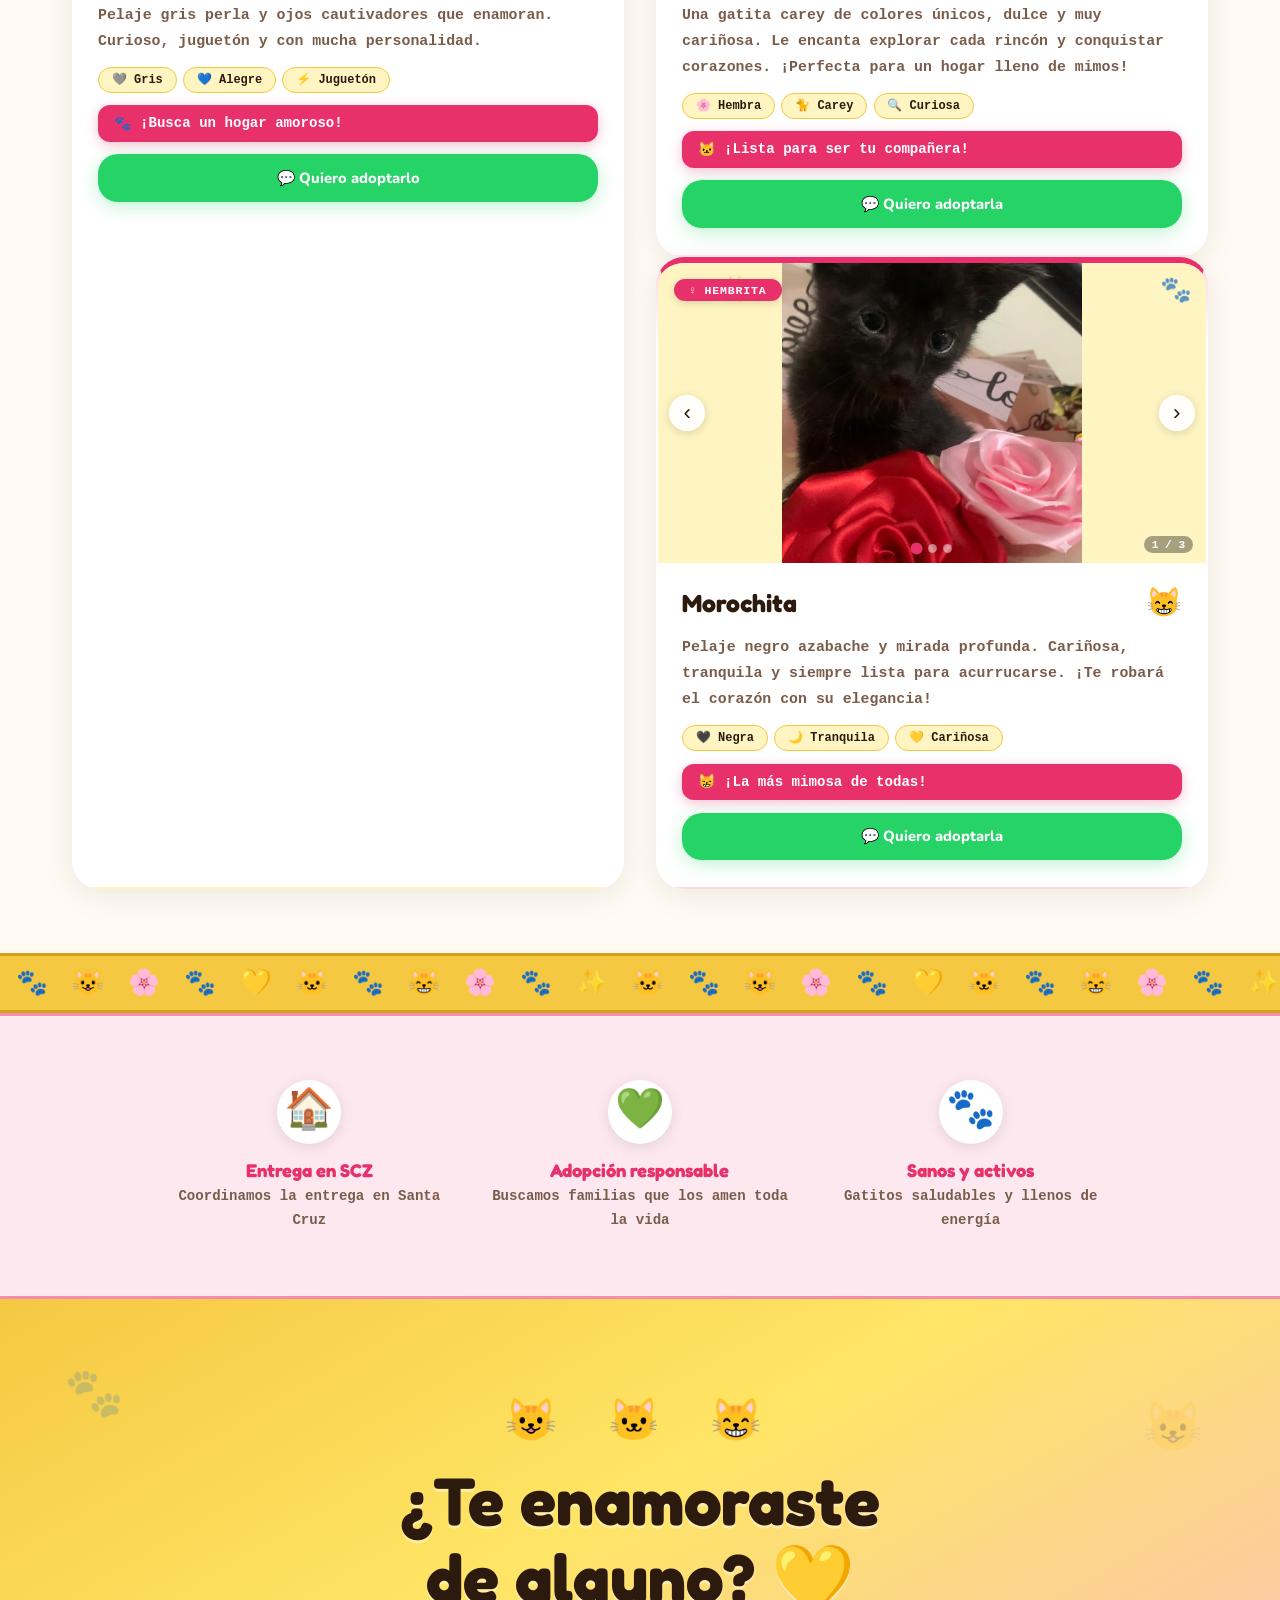
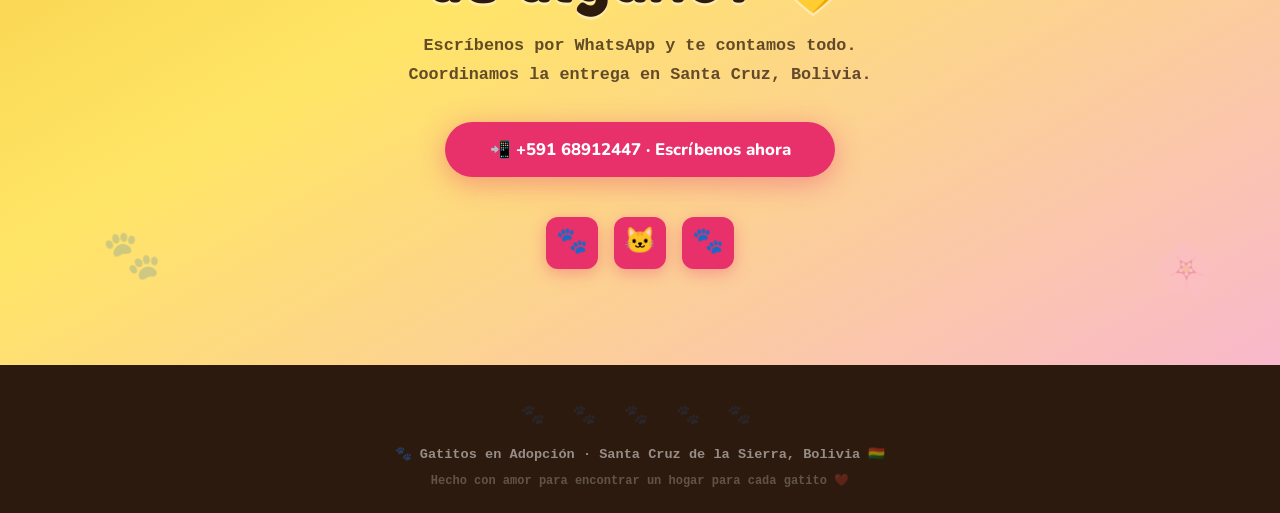
==== commit 9ed9fa5a: "Revise cat descriptions and image file names Updated descriptions and image file extensions for cats" ====
--- a/index.html
+++ b/index.html
@@ -142,10 +142,10 @@
           <h3>Gris</h3>
           <span class="cat-emoji">🩶</span>
         </div>
-        <p class="cat-desc">Pelaje gris perla y ojos azules que enamoran. Curioso, juguetón y con mucha personalidad. ¡El único machito de la camada!</p>
+        <p class="cat-desc">Pelaje gris perla y ojos cautivadores que enamoran. Curioso, juguetón y con mucha personalidad. </p>
         <div class="traits">
           <span>🩶 Gris</span>
-          <span>💙 Ojos azules</span>
+          <span>💙 Alegre</span>
           <span>⚡ Juguetón</span>
         </div>
         <!-- Caja fucsia decorativa -->
@@ -196,7 +196,7 @@
           <div class="no-photo np-pink">
             <span>😸</span>
             <p>Foto 3 de la hembrita</p>
-            <small>Pon aquí:<br/><code>&lt;<img src="Karey3.jpg"/&gt;</code></small>
+            <small>Pon aquí:<br/><code>&lt;<img src="Karey3.jpeg"/&gt;</code></small>
           </div>
         </div>
         <button class="arr arr-l" onclick="goPrev('gal2')">‹</button>
@@ -211,7 +211,7 @@
 
       <div class="card-body">
         <div class="cat-header">
-          <h3>Karey</h3>
+          <h3>Carey</h3>
           <span class="cat-emoji">🌸</span>
         </div>
         <p class="cat-desc">Una gatita carey de colores únicos, dulce y muy cariñosa. Le encanta explorar cada rincón y conquistar corazones. ¡Perfecta para un hogar lleno de mimos!</p>
@@ -267,7 +267,7 @@
           <div class="no-photo np-cream">
             <span>😺</span>
             <p>Foto 3 de la hembrita</p>
-            <small>Pon aquí:<br/><code>&lt;<img src="Morochita4.jpg"/&gt;</code></small>
+            <small>Pon aquí:<br/><code>&lt;<img src="Morochita4.jpeg"/&gt;</code></small>
           </div>
         </div>
         <button class="arr arr-l" onclick="goPrev('gal3')">‹</button>
@@ -328,7 +328,7 @@
     <div class="info-item">
       <div class="info-icon-wrap">🏠</div>
       <strong>Entrega en SCZ</strong>
-      <p>Coordinamos la entrega en Santa Cruz de la Sierra</p>
+      <p>Coordinamos la entrega en Santa Cruz </p>
     </div>
     <div class="info-item">
       <div class="info-icon-wrap">💚</div>
--- a/style.css
+++ b/style.css
@@ -1,4 +1,4 @@
-* =====================================================
+/* =====================================================
    GATITOS EN ADOPCIÓN
    Paleta: dorado dominante · rosa pastel · fucsia acento
    Fuentes: Fredoka One + Nunito
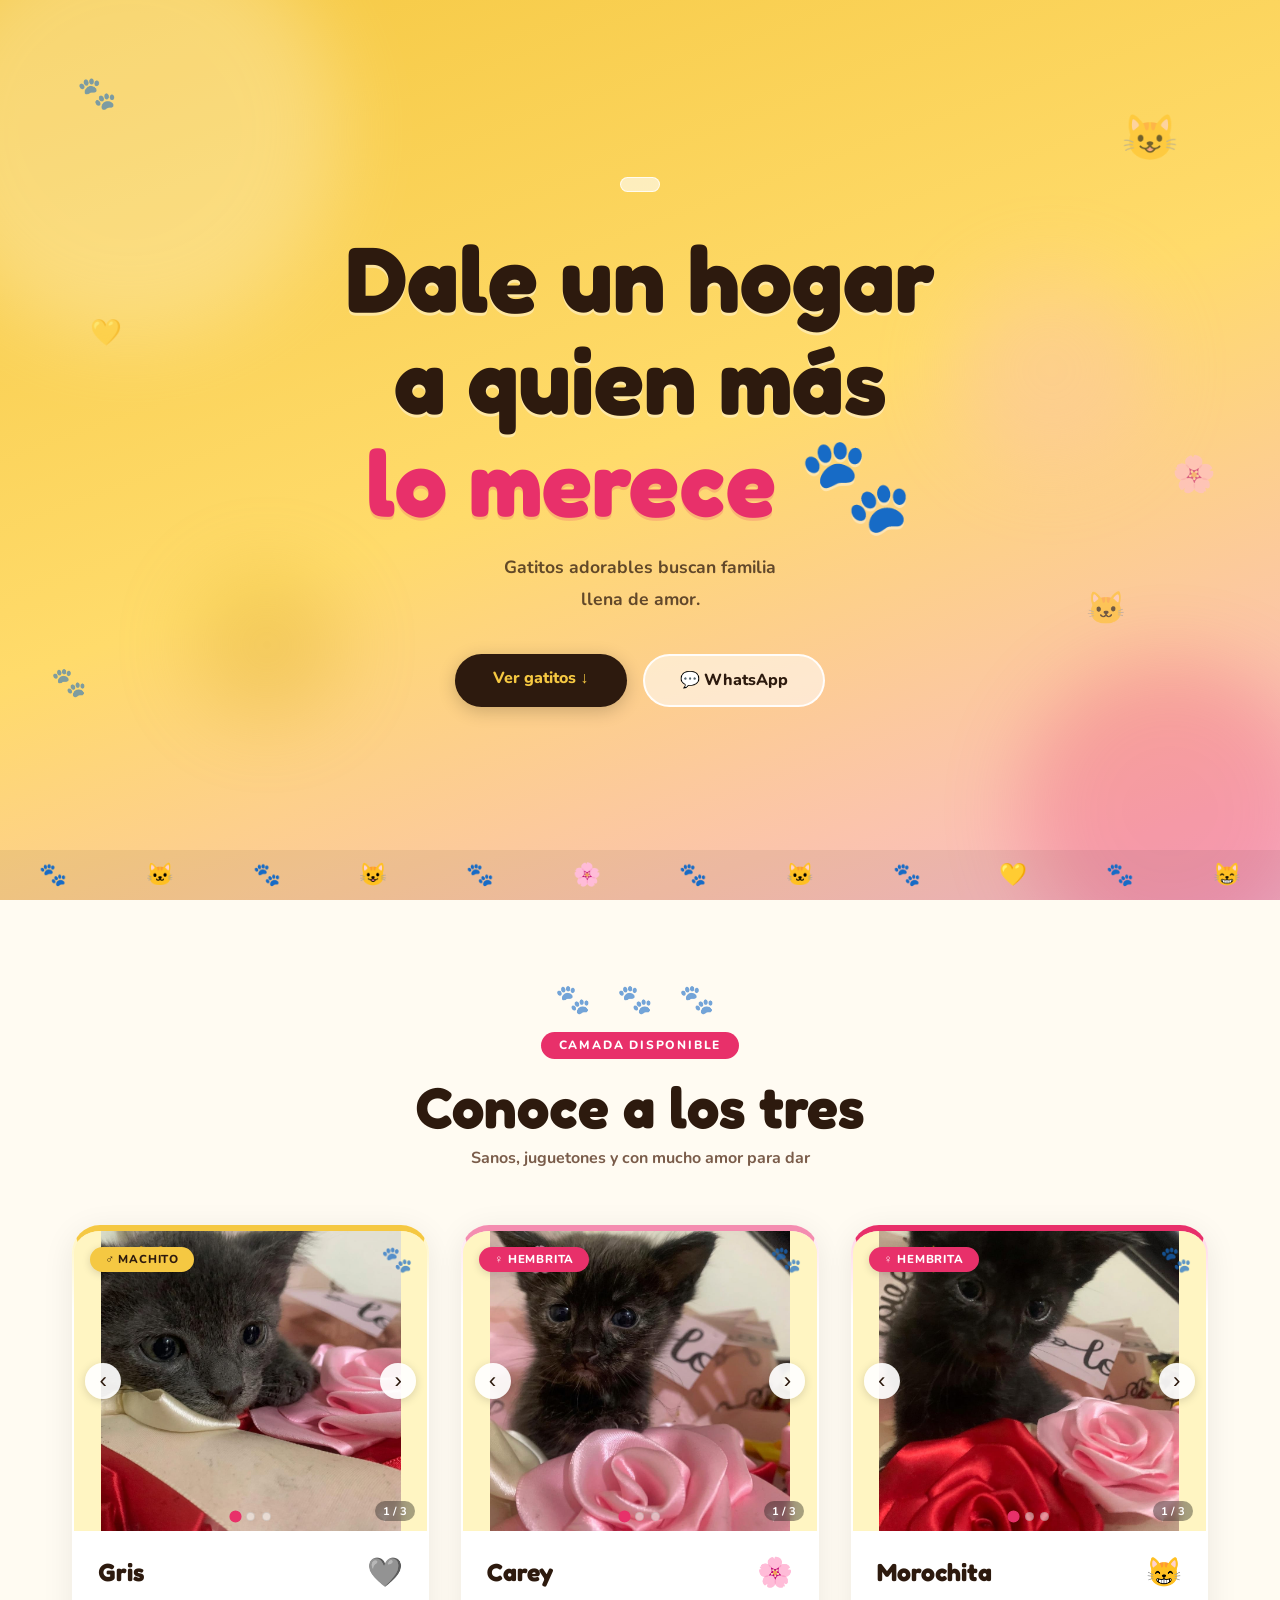
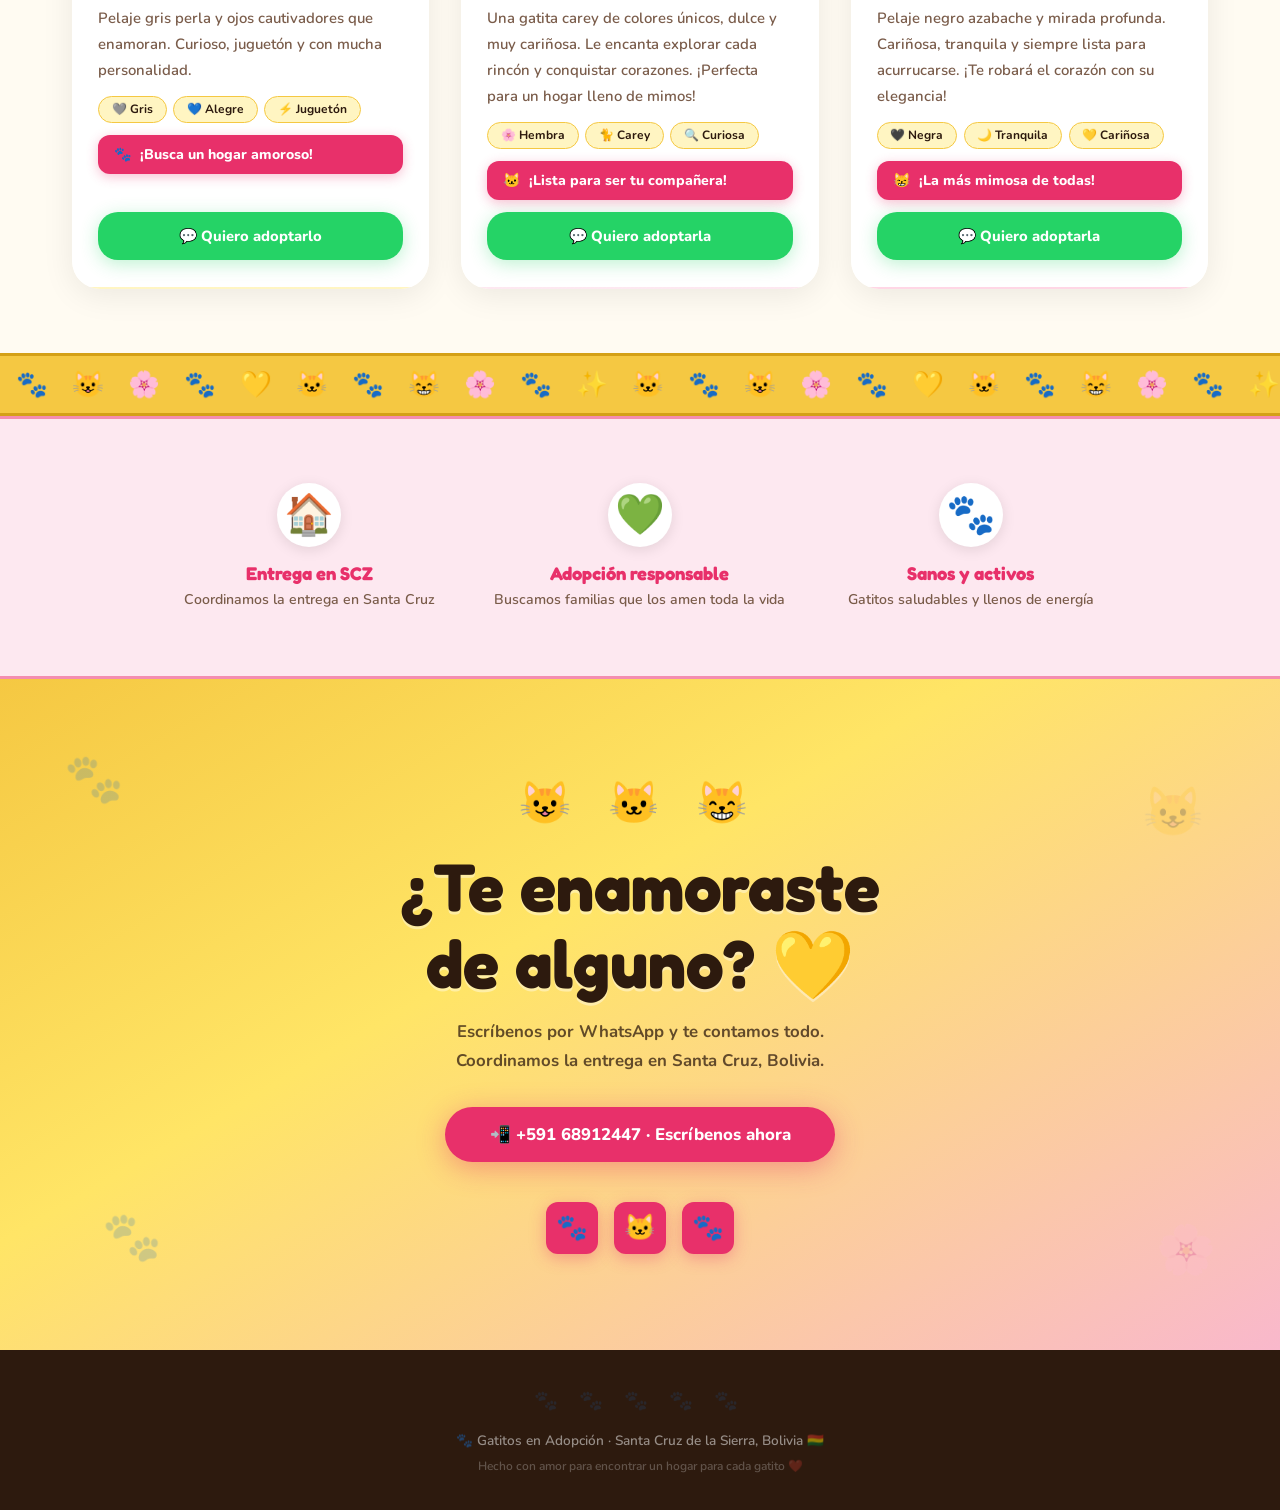
==== commit 48d250d1: "Replace placeholder spans with image tags" ====
--- a/index.html
+++ b/index.html
@@ -113,17 +113,13 @@
         <!-- FOTO 2 DEL MACHITO → reemplaza por <img src="machito_foto2.jpg"/> -->
         <div class="gslide">
           <div class="no-photo np-gold">
-            <span>🐾</span>
-            <p>Foto 2 del machito</p>
-            <small>Pon aquí:<br/><code>&lt;<img src="Gris2.jpeg"/&gt;</code></small>
+            <img src="Gris2.jpeg"/&gt;</code></small>
           </div>
         </div>
         <!-- FOTO 3 DEL MACHITO → reemplaza por <img src="machito_foto3.jpg"/> -->
         <div class="gslide">
-          <div class="no-photo np-gold">
-            <span>😺</span>
-            <p>Foto 3 del machito</p>
-            <small>Pon aquí:<br/><code>&lt;<img src="Gris3.jpeg"/&gt;</code></small>
+          <div class="no-photo np-gold">  
+            <img src="Gris3.jpeg"/&gt;</code></small>
           </div>
         </div>
         <button class="arr arr-l" onclick="goPrev('gal1')">‹</button>
@@ -186,17 +182,15 @@
         <!-- FOTO 2 HEMBRITA 1 → reemplaza por <img src="hembrita1_foto2.jpg"/> -->
         <div class="gslide">
           <div class="no-photo np-pink">
-            <span>🐾</span>
-            <p>Foto 2 de la hembrita</p>
-            <small>Pon aquí:<br/><code>&lt;<img src="Karey2.jpeg"/&gt;</code></small>
+           
+            
+            <img src="Karey2.jpeg"/&gt;</code></small>
           </div>
         </div>
         <!-- FOTO 3 HEMBRITA 1 → reemplaza por <img src="hembrita1_foto3.jpg"/> -->
         <div class="gslide">
-          <div class="no-photo np-pink">
-            <span>😸</span>
-            <p>Foto 3 de la hembrita</p>
-            <small>Pon aquí:<br/><code>&lt;<img src="Karey3.jpeg"/&gt;</code></small>
+          <div class="no-photo np-pink">  
+            <img src="Karey3.jpeg"/&gt;</code></small>
           </div>
         </div>
         <button class="arr arr-l" onclick="goPrev('gal2')">‹</button>
@@ -257,17 +251,14 @@
         <!-- FOTO 2 HEMBRITA 2 → reemplaza por <img src="hembrita2_foto2.jpg"/> -->
         <div class="gslide">
           <div class="no-photo np-cream">
-            <span>🐾</span>
-            <p>Foto 2 de la hembrita</p>
-            <small>Pon aquí:<br/><code>&lt;<img src="Morochita3.jpeg"/&gt;</code></small>
+            
+           <img src="Morochita3.jpeg"/&gt;</code></small>
           </div>
         </div>
         <!-- FOTO 3 HEMBRITA 2 → reemplaza por <img src="hembrita2_foto3.jpg"/> -->
         <div class="gslide">
-          <div class="no-photo np-cream">
-            <span>😺</span>
-            <p>Foto 3 de la hembrita</p>
-            <small>Pon aquí:<br/><code>&lt;<img src="Morochita4.jpeg"/&gt;</code></small>
+          <div class="no-photo np-cream">   
+          <img src="Morochita4.jpeg"/&gt;</code></small>
           </div>
         </div>
         <button class="arr arr-l" onclick="goPrev('gal3')">‹</button>
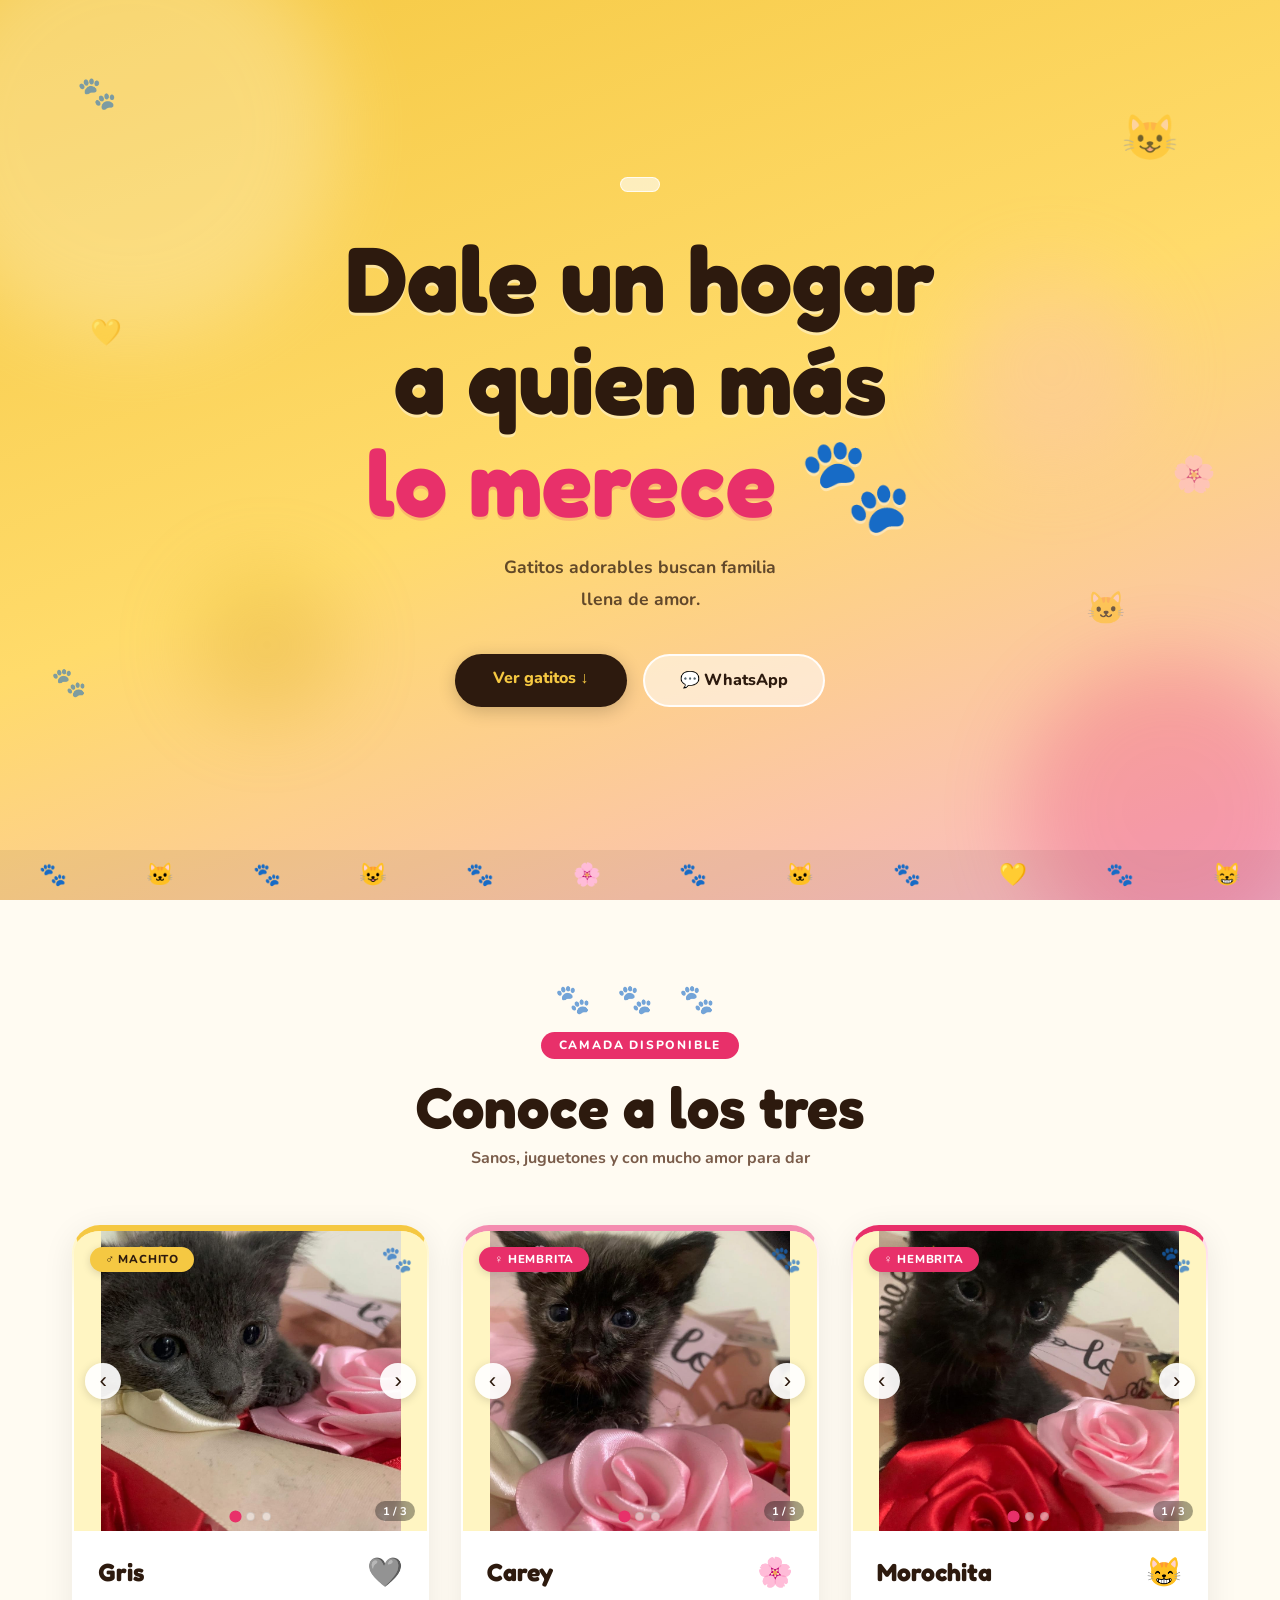
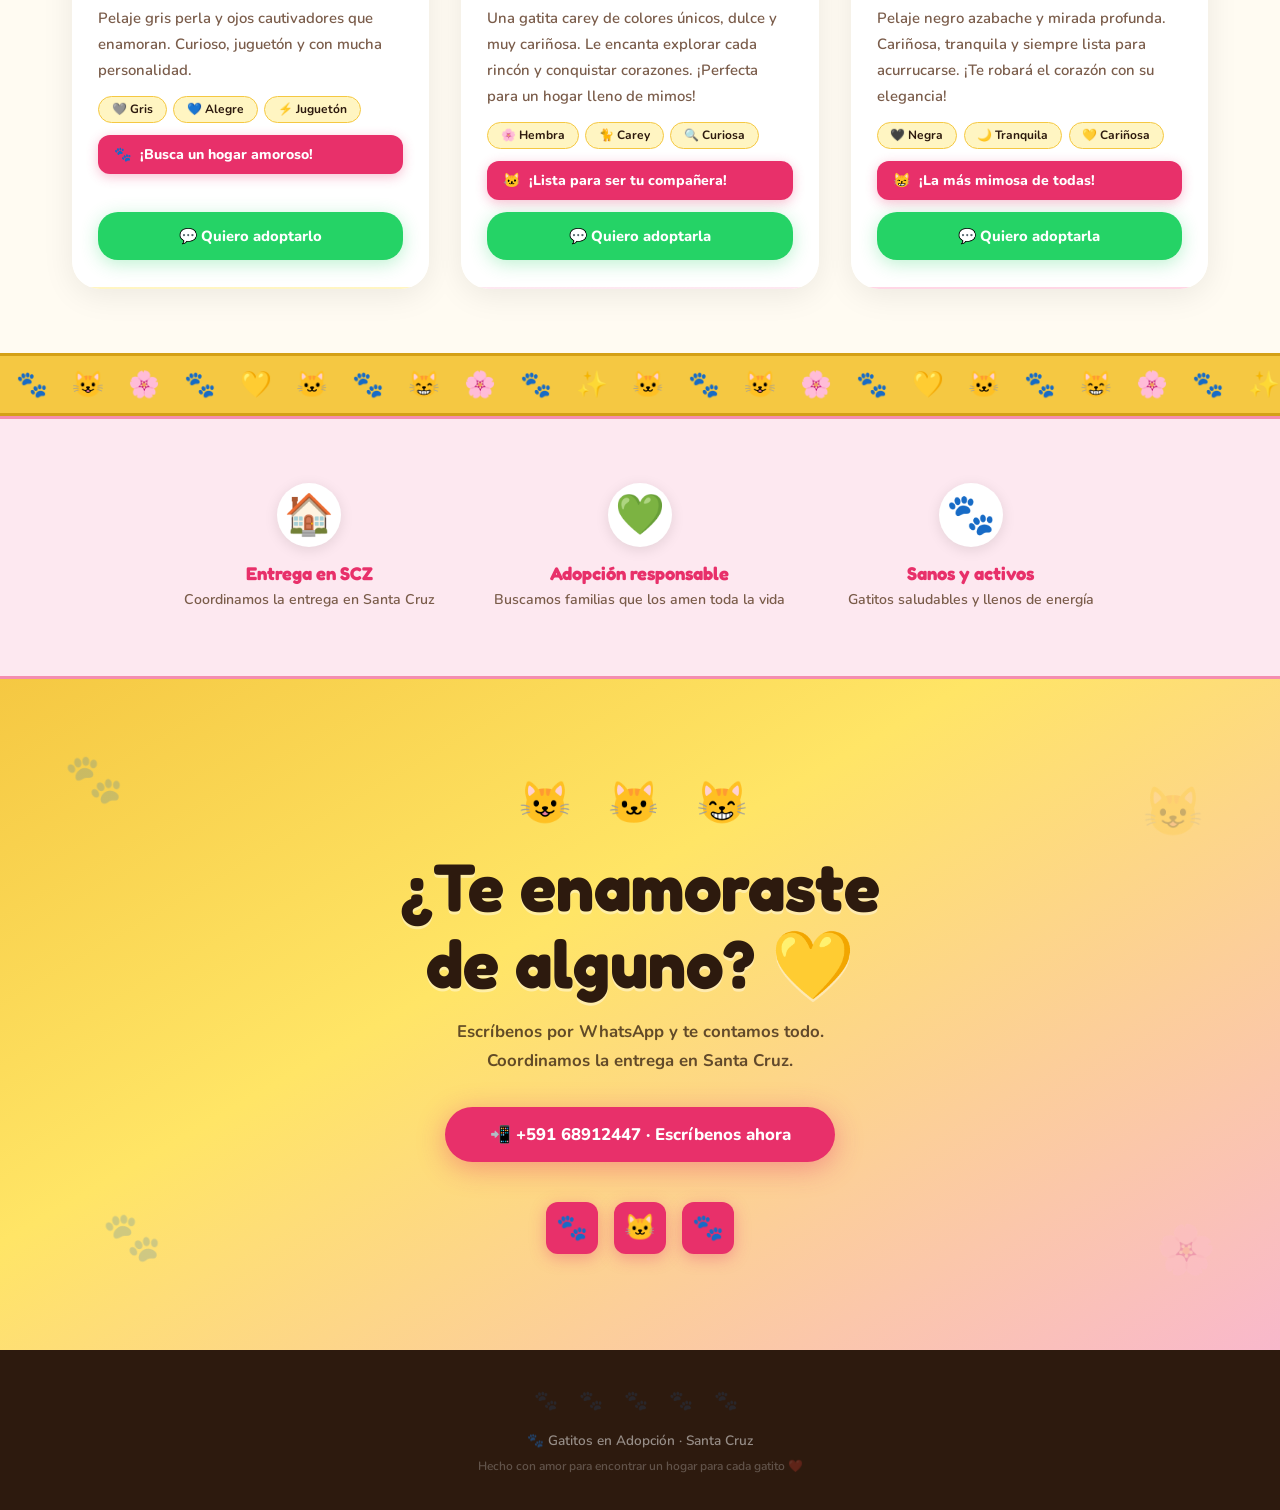
==== commit 312c3d69: "Refine titles and WhatsApp links in index.html Updated titles and links for clarity and consistency." ====
--- a/index.html
+++ b/index.html
@@ -3,7 +3,7 @@
 <head>
   <meta charset="UTF-8"/>
   <meta name="viewport" content="width=device-width, initial-scale=1.0"/>
-  <title>🐾 Gatitos en Adopción · Bolivia</title>
+  <title>🐾 Gatitos en Adopción </title>
   <link rel="stylesheet" href="style.css"/>
   <link href="https://fonts.googleapis.com/css2?family=Fredoka+One&family=Nunito:wght@400;600;700;800&display=swap" rel="stylesheet"/>
 </head>
@@ -149,7 +149,7 @@
           <span>🐾</span> ¡Busca un hogar amoroso!
         </div>
         <a class="btn-wa-card"
-           href="https://wa.me/59168912447?text=¡Hola!%20Me%20interesa%20adoptar%20al%20Caballero%20Gris%20(el%20machito)%20🐱"
+           href="https://wa.me/59168912447?text=¡Hola!%20Me%20interesa%20adoptar%20al%20Gatito%20Gris%20(el%20machito)%20🐱"
            target="_blank">💬 Quiero adoptarlo</a>
       </div>
     </article>
@@ -218,7 +218,7 @@
           <span>🐱</span> ¡Lista para ser tu compañera!
         </div>
         <a class="btn-wa-card"
-           href="https://wa.me/59168912447?text=¡Hola!%20Me%20interesa%20adoptar%20a%20Karey%20🐱"
+           href="https://wa.me/59168912447?text=¡Hola!%20Me%20interesa%20adoptar%20a%20la%20Gatita%20Carey%20🐱"
            target="_blank">💬 Quiero adoptarla</a>
       </div>
     </article>
@@ -286,7 +286,7 @@
           <span>😸</span> ¡La más mimosa de todas!
         </div>
         <a class="btn-wa-card"
-           href="https://wa.me/59168912447?text=¡Hola!%20Me%20interesa%20adoptar%20a%20Morochita%20🐱"
+           href="https://wa.me/59168912447?text=¡Hola!%20Me%20interesa%20adoptar%20a%la%20la20%20Morochita%20🐱"
            target="_blank">💬 Quiero adoptarla</a>
       </div>
     </article>
@@ -348,7 +348,7 @@
   <div class="cta-inner">
     <div class="cta-cats">😺 🐱 😸</div>
     <h2>¿Te enamoraste<br/>de alguno? 💛</h2>
-    <p>Escríbenos por WhatsApp y te contamos todo.<br/>Coordinamos la entrega en Santa Cruz, Bolivia.</p>
+    <p>Escríbenos por WhatsApp y te contamos todo.<br/>Coordinamos la entrega en Santa Cruz.</p>
     <a class="btn-cta-final"
        href="https://wa.me/59168912447?text=¡Hola!%20Vi%20los%20gatitos%20en%20adopción%20y%20quiero%20más%20información%20🐱"
        target="_blank">
@@ -367,7 +367,7 @@
 
 <footer class="site-footer">
   <div class="footer-paws" aria-hidden="true">🐾 🐾 🐾 🐾 🐾</div>
-  <p>🐾 Gatitos en Adopción · Santa Cruz de la Sierra, Bolivia 🇧🇴</p>
+  <p>🐾 Gatitos en Adopción · Santa Cruz</p>
   <p class="footer-small">Hecho con amor para encontrar un hogar para cada gatito ❤️</p>
 </footer>
 
